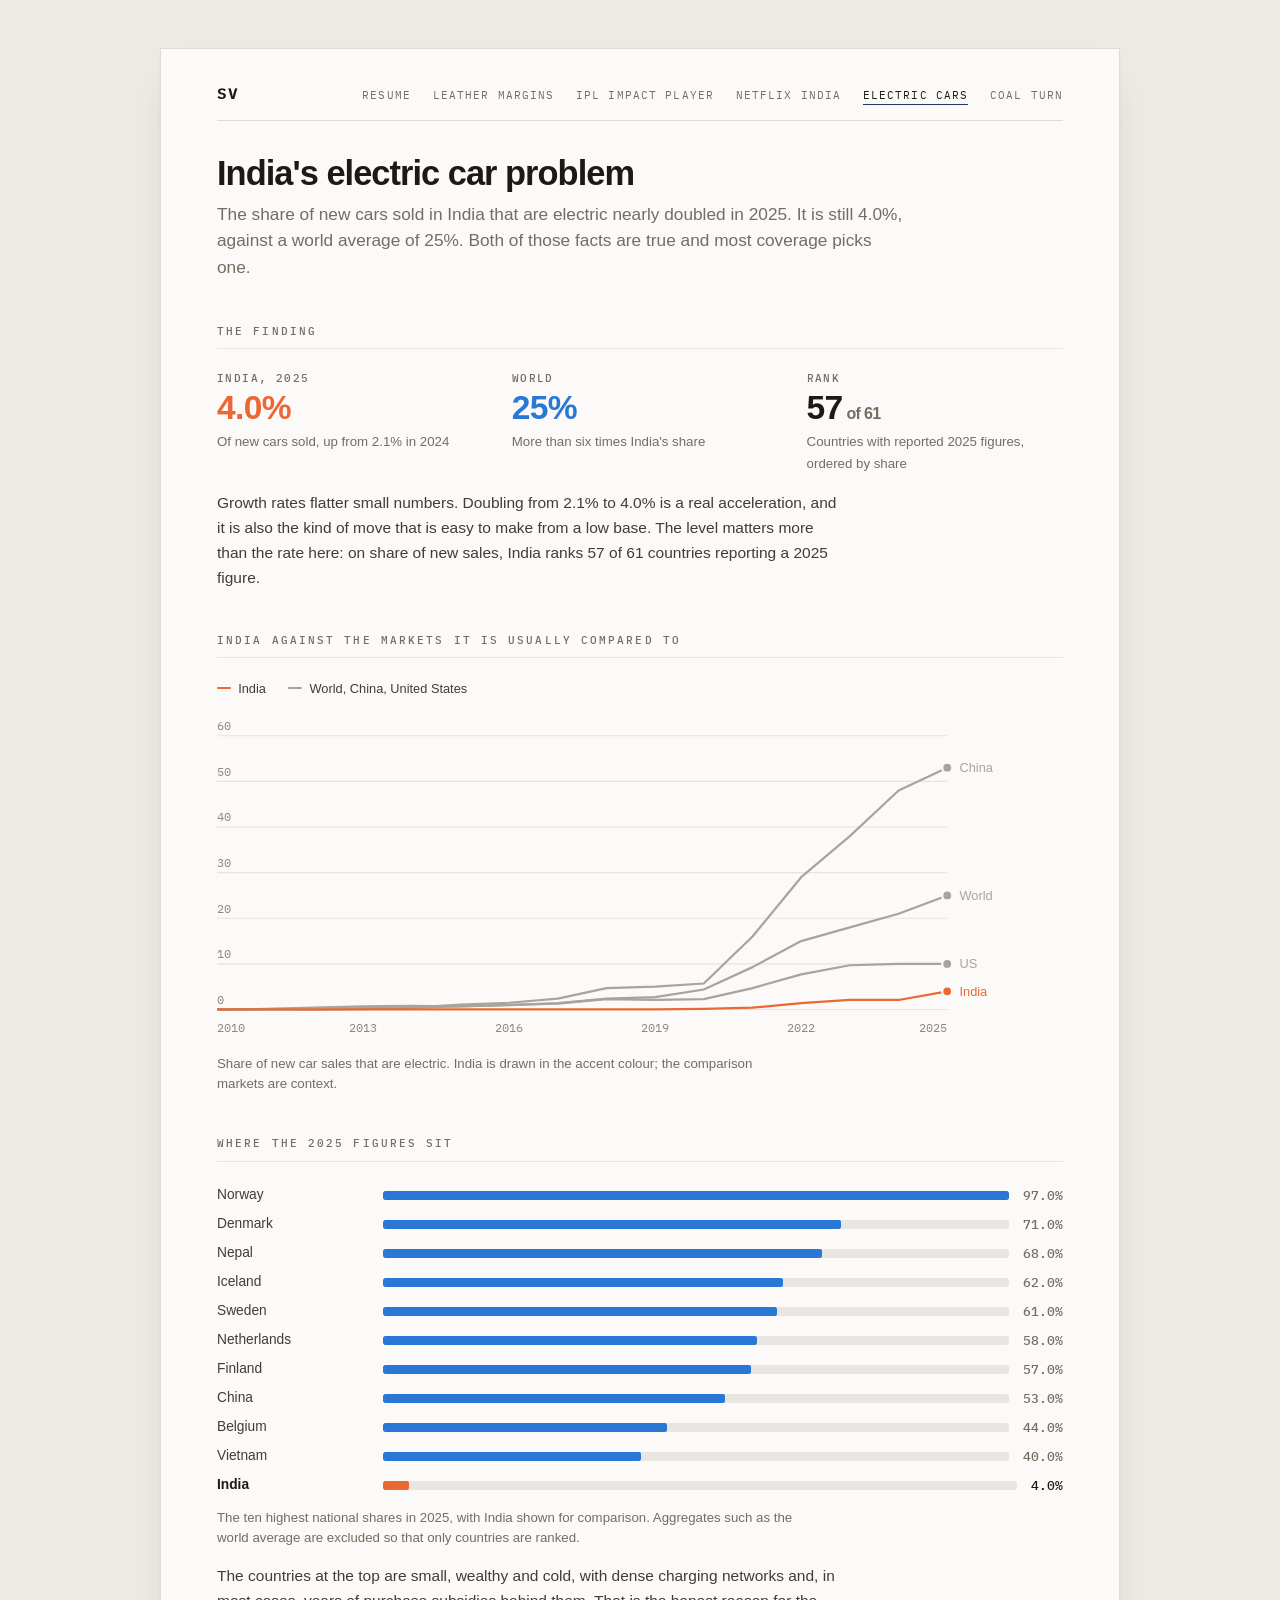
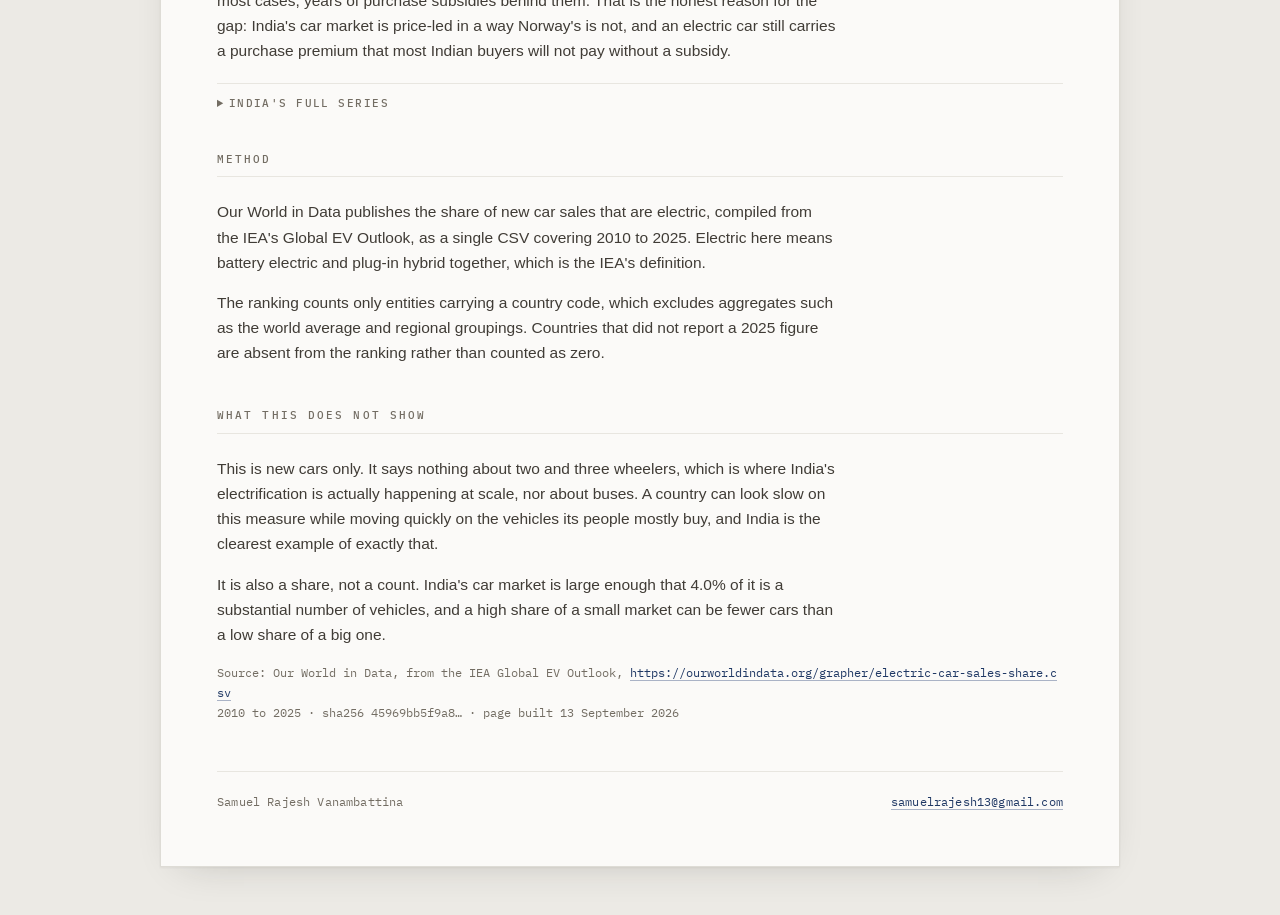
==== ev-india/index.html @ 1810193b "Add /ev-india and /grid-india, both on 2025 data Pivots both energy projects off the government port" ====
<!doctype html>
<html lang="en">
<head>
<meta charset="utf-8">
<meta name="viewport" content="width=device-width,initial-scale=1">
<title>India's electric car problem</title>
<meta name="description" content="India's share of new cars sold that are electric doubled in 2025, to 4 percent. The world average is 25 percent. What the gap actually looks like.">
<link rel="icon" href="data:image/svg+xml,<svg xmlns='http://www.w3.org/2000/svg' viewBox='0 0 100 100'><rect width='100' height='100' rx='20' fill='%231f3864'/><text x='50' y='73' font-size='58' font-family='Georgia,serif' fill='%23fff' text-anchor='middle'>S</text></svg>">
<link rel="stylesheet" href="../assets/site.css">
<style>
:root{--sheet-w:60rem}
figure{margin:0 0 .4rem}
figcaption{font:400 .83rem/1.5 var(--sans); color:var(--muted); margin:.7rem 0 0; max-width:44em}
.chartwrap{position:relative; overflow-x:auto}
svg{display:block; width:100%; height:auto; min-width:34rem; touch-action:pan-y}
.grid{stroke:var(--grid); stroke-width:1}
.ax{fill:var(--axis-ink); font:400 10.5px var(--mono); font-variant-numeric:tabular-nums}
.ln{fill:none; stroke-width:2; stroke-linejoin:round; stroke-linecap:round}
.dot{stroke:var(--sheet); stroke-width:2}
.dl{font:500 11.5px var(--sans)}
.cross{stroke:var(--axis-ink); stroke-width:1}
.kpis{display:grid; grid-template-columns:repeat(auto-fit,minmax(12rem,1fr));
  gap:1.6rem 2.4rem; margin:0 0 .5rem; padding:0; border:0}
.kpi dt{font:500 .68rem/1.4 var(--mono); text-transform:uppercase; letter-spacing:.13em;
  color:var(--muted); margin-bottom:.3rem}
.kpi dd{margin:0}
.kpi .fig{font:600 2.1rem/1 var(--sans); color:var(--ink);
  font-variant-numeric:tabular-nums; letter-spacing:-.02em}
.kpi .note{display:block; font-size:.83rem; color:var(--muted); margin-top:.3rem; max-width:22em}
.fig.up{color:var(--c-output)} .fig.flat{color:var(--c-input)}
.legend{display:flex; flex-wrap:wrap; gap:.4rem 1.4rem; margin:0 0 .8rem;
  font:400 .8rem var(--sans); color:var(--ink-soft); list-style:none; padding:0}
.legend li{display:flex; align-items:center; gap:.45rem}
.swatch{width:14px; height:2px; border-radius:1px; flex:none}
.tip{position:absolute; pointer-events:none; opacity:0; transform:translate(-50%,-50%);
  background:var(--sheet); border:1px solid var(--line); border-radius:3px;
  padding:.5rem .6rem; font:400 .78rem/1.45 var(--sans); white-space:nowrap;
  box-shadow:0 4px 16px -6px rgba(40,34,22,.28); z-index:2}
.tip b{font:600 .88rem var(--sans); color:var(--ink); font-variant-numeric:tabular-nums}
.tip .row{display:flex; align-items:center; gap:.4rem; margin-top:.25rem}
.tip .k{width:11px; height:2px; border-radius:1px; flex:none}
.tip .m{font:500 .7rem var(--mono); color:var(--muted); letter-spacing:.05em}
details{margin-top:1.2rem; border-top:1px solid var(--hair); padding-top:.9rem}
summary{font:500 .69rem/1 var(--mono); text-transform:uppercase; letter-spacing:.13em;
  color:var(--muted); cursor:pointer}
summary:hover{color:var(--accent)}
.tablewrap{overflow-x:auto; margin-top:1rem; max-height:22rem; overflow-y:auto}
table{border-collapse:collapse; font:400 .82rem var(--sans);
  font-variant-numeric:tabular-nums; width:100%}
th,td{text-align:right; padding:.32rem .8rem; border-bottom:1px solid var(--hair)}
th:first-child,td:first-child{text-align:left}
thead th{position:sticky; top:0; background:var(--sheet); font:500 .68rem var(--mono);
  text-transform:uppercase; letter-spacing:.09em; color:var(--muted)}
.prov{margin-top:1rem; font:400 .78rem/1.6 var(--mono); color:var(--muted); word-break:break-all}
@media (max-width:34rem){ .kpi .fig{font-size:1.8rem} }
.rule{stroke:var(--muted); stroke-width:1; opacity:.5}
.anno{fill:var(--muted); font:500 10px var(--mono); letter-spacing:.05em}
.bar{stroke:var(--sheet); stroke-width:1}
.fig.up{color:var(--c-output)} .fig.flat{color:var(--c-input)}
.fig.mid{color:var(--c-middle)}
.hbar{display:grid; grid-template-columns:9.5rem 1fr auto; gap:.45rem .9rem;
  align-items:center; font-size:.86rem; margin-bottom:.42rem}
.hbar .nm{color:var(--ink-soft); white-space:nowrap; overflow:hidden; text-overflow:ellipsis}
.hbar .track{display:block; height:9px; background:var(--hair); border-radius:2px; overflow:hidden}
.hbar .fill{display:block; height:100%; border-radius:2px; background:var(--c-input)}
.hbar.me .nm{font-weight:600; color:var(--ink)}
.hbar.me .fill{background:var(--c-output)}
.hbar .v{font:500 .8rem var(--mono); color:var(--muted); font-variant-numeric:tabular-nums}
.hbar.me .v{color:var(--ink)}
@media (max-width:34rem){ .hbar{grid-template-columns:7rem 1fr auto} }
</style></head>
<body>
<main class="sheet">

<!--NAV--><nav class="nav" aria-label="Site">
  <a class="nav-mark" href="../" aria-label="Home">SV</a>
  <ul class="nav-tabs">
    <li><a href="../">Resume</a></li>
    <li><a href="../retail-margins/">Leather margins</a></li>
    <li><a href="../ipl-impact/">IPL impact player</a></li>
    <li><a href="../ott-india/">Netflix India</a></li>
    <li><a href="../ev-india/" aria-current="page">Electric cars</a></li>
    <li><a href="../grid-india/">Coal turn</a></li>
  </ul>
</nav><!--/NAV-->

<h1>India's electric car problem</h1>
<p class="standfirst">The share of new cars sold in India that are electric nearly doubled in
2025. It is still 4.0%, against a world average of 25%. Both of those
facts are true and most coverage picks one.</p>

<h2>The finding</h2>
<dl class="kpis">
  <div class="kpi"><dt>India, 2025</dt><dd>
    <span class="fig up">4.0%</span>
    <span class="note">Of new cars sold, up from 2.1% in 2024</span></dd></div>
  <div class="kpi"><dt>World</dt><dd>
    <span class="fig flat">25%</span>
    <span class="note">More than six times India's share</span></dd></div>
  <div class="kpi"><dt>Rank</dt><dd>
    <span class="fig">57<span style="font-size:1rem;color:var(--muted)"> of 61</span></span>
    <span class="note">Countries with reported 2025 figures, ordered by share</span></dd></div>
</dl>

<p>Growth rates flatter small numbers. Doubling from 2.1% to 4.0% is a real
acceleration, and it is also the kind of move that is easy to make from a low base. The level
matters more than the rate here: on share of new sales, India ranks 57 of 61 countries
reporting a 2025 figure.</p>

<h2>India against the markets it is usually compared to</h2>
<figure>
  <ul class="legend">
    <li><span class="swatch" style="background:var(--c-output)"></span>India</li>
    <li><span class="swatch" style="background:var(--c-ctx)"></span>World, China, United States</li>
  </ul>
  <div class="chartwrap" id="w1">
    <svg viewBox="0 0 760 300" role="img" aria-label="Share of new cars that are electric, 2010 to 2025. China and the world average rise steeply from 2020. India's line stays close to the bottom of the chart throughout.">
    <line class="grid" x1="0" y1="270.0" x2="656" y2="270.0"/>
    <text class="ax" x="0" y="265.0" text-anchor="start">0</text>
    <line class="grid" x1="0" y1="229.0" x2="656" y2="229.0"/>
    <text class="ax" x="0" y="224.0" text-anchor="start">10</text>
    <line class="grid" x1="0" y1="188.0" x2="656" y2="188.0"/>
    <text class="ax" x="0" y="183.0" text-anchor="start">20</text>
    <line class="grid" x1="0" y1="147.0" x2="656" y2="147.0"/>
    <text class="ax" x="0" y="142.0" text-anchor="start">30</text>
    <line class="grid" x1="0" y1="106.0" x2="656" y2="106.0"/>
    <text class="ax" x="0" y="101.0" text-anchor="start">40</text>
    <line class="grid" x1="0" y1="65.0" x2="656" y2="65.0"/>
    <text class="ax" x="0" y="60.0" text-anchor="start">50</text>
    <line class="grid" x1="0" y1="24.0" x2="656" y2="24.0"/>
    <text class="ax" x="0" y="19.0" text-anchor="start">60</text>
    <text class="ax" x="0.0" y="290" text-anchor="start">2010</text>
    <text class="ax" x="131.2" y="290" text-anchor="middle">2013</text>
    <text class="ax" x="262.4" y="290" text-anchor="middle">2016</text>
    <text class="ax" x="393.6" y="290" text-anchor="middle">2019</text>
    <text class="ax" x="524.8" y="290" text-anchor="middle">2022</text>
    <text class="ax" x="656.0" y="290" text-anchor="end">2025</text>
    <path class="ln" stroke="var(--c-ctx)" d="M0.0,270.0 L43.7,269.7 L87.5,269.3 L131.2,268.8 L174.9,268.2 L218.7,267.2 L262.4,266.1 L306.1,264.3 L349.9,260.2 L393.6,258.9 L437.3,252.0 L481.1,231.9 L524.8,208.5 L568.5,196.2 L612.3,183.9 L656.0,167.5"/>
    <circle class="dot" cx="656.0" cy="167.5" r="4.5" fill="var(--c-ctx)"/>
    <text class="dl" x="667.0" y="171.5" fill="var(--c-ctx)">World</text>
    <path class="ln" stroke="var(--c-ctx)" d="M0.0,270.0 L43.7,269.9 L87.5,269.7 L131.2,269.6 L174.9,268.3 L218.7,265.5 L262.4,263.9 L306.1,260.2 L349.9,250.7 L393.6,249.5 L437.3,246.6 L481.1,204.4 L524.8,151.1 L568.5,114.2 L612.3,73.2 L656.0,52.7"/>
    <circle class="dot" cx="656.0" cy="52.7" r="4.5" fill="var(--c-ctx)"/>
    <text class="dl" x="667.0" y="56.7" fill="var(--c-ctx)">China</text>
    <path class="ln" stroke="var(--c-ctx)" d="M0.0,270.0 L43.7,269.4 L87.5,268.3 L131.2,267.1 L174.9,266.8 L218.7,267.1 L262.4,265.9 L306.1,264.7 L349.9,260.6 L393.6,261.4 L437.3,260.6 L481.1,250.7 L524.8,238.4 L568.5,230.2 L612.3,229.0 L656.0,229.0"/>
    <circle class="dot" cx="656.0" cy="229.0" r="4.5" fill="var(--c-ctx)"/>
    <text class="dl" x="667.0" y="233.0" fill="var(--c-ctx)">US</text>
    <path class="ln" stroke="var(--c-output)" d="M0.0,269.9 L43.7,269.8 L87.5,270.0 L131.2,269.9 L174.9,269.8 L218.7,269.9 L262.4,269.9 L306.1,269.9 L349.9,269.9 L393.6,269.9 L437.3,269.5 L481.1,268.3 L524.8,264.3 L568.5,261.4 L612.3,261.4 L656.0,253.6"/>
    <circle class="dot" cx="656.0" cy="253.6" r="4.5" fill="var(--c-output)"/>
    <text class="dl" x="667.0" y="257.6" fill="var(--c-output)">India</text>
    <line class="cross" x1="0" y1="24" x2="0" y2="270" style="opacity:0"/>
    </svg>
    <div class="tip" id="t1"></div>
  </div>
  <figcaption>Share of new car sales that are electric. India is drawn in the accent colour; the
  comparison markets are context.</figcaption>
</figure>

<h2>Where the 2025 figures sit</h2>
<figure>
  <div>
    <div class="hbar"><span class="nm">Norway</span><span class="track"><span class="fill" style="width:100.0%"></span></span><span class="v">97.0%</span></div>
    <div class="hbar"><span class="nm">Denmark</span><span class="track"><span class="fill" style="width:73.2%"></span></span><span class="v">71.0%</span></div>
    <div class="hbar"><span class="nm">Nepal</span><span class="track"><span class="fill" style="width:70.1%"></span></span><span class="v">68.0%</span></div>
    <div class="hbar"><span class="nm">Iceland</span><span class="track"><span class="fill" style="width:63.9%"></span></span><span class="v">62.0%</span></div>
    <div class="hbar"><span class="nm">Sweden</span><span class="track"><span class="fill" style="width:62.9%"></span></span><span class="v">61.0%</span></div>
    <div class="hbar"><span class="nm">Netherlands</span><span class="track"><span class="fill" style="width:59.8%"></span></span><span class="v">58.0%</span></div>
    <div class="hbar"><span class="nm">Finland</span><span class="track"><span class="fill" style="width:58.8%"></span></span><span class="v">57.0%</span></div>
    <div class="hbar"><span class="nm">China</span><span class="track"><span class="fill" style="width:54.6%"></span></span><span class="v">53.0%</span></div>
    <div class="hbar"><span class="nm">Belgium</span><span class="track"><span class="fill" style="width:45.4%"></span></span><span class="v">44.0%</span></div>
    <div class="hbar"><span class="nm">Vietnam</span><span class="track"><span class="fill" style="width:41.2%"></span></span><span class="v">40.0%</span></div>
    <div class="hbar me"><span class="nm">India</span><span class="track"><span class="fill" style="width:4.1%"></span></span><span class="v">4.0%</span></div>
  </div>
  <figcaption>The ten highest national shares in 2025, with India shown for comparison.
  Aggregates such as the world average are excluded so that only countries are ranked.</figcaption>
</figure>

<p>The countries at the top are small, wealthy and cold, with dense charging networks and, in
most cases, years of purchase subsidies behind them. That is the honest reason for the gap:
India's car market is price-led in a way Norway's is not, and an electric car still carries a
purchase premium that most Indian buyers will not pay without a subsidy.</p>

<details>
  <summary>India's full series</summary>
  <div class="tablewrap">
    <table>
      <thead><tr><th scope="col">Year</th><th scope="col">India</th>
        <th scope="col">World</th><th scope="col">China</th></tr></thead>
      <tbody id="tb"></tbody>
    </table>
  </div>
</details>

<h2>Method</h2>
<p>Our World in Data publishes the share of new car sales that are electric, compiled from the
IEA's Global EV Outlook, as a single CSV covering 2010 to 2025. Electric here means
battery electric and plug-in hybrid together, which is the IEA's definition.</p>
<p>The ranking counts only entities carrying a country code, which excludes aggregates such as
the world average and regional groupings. Countries that did not report a 2025 figure are
absent from the ranking rather than counted as zero.</p>

<h2>What this does not show</h2>
<p>This is new cars only. It says nothing about two and three wheelers, which is where India's
electrification is actually happening at scale, nor about buses. A country can look slow on this
measure while moving quickly on the vehicles its people mostly buy, and India is the clearest
example of exactly that.</p>
<p>It is also a share, not a count. India's car market is large enough that 4.0% of it
is a substantial number of vehicles, and a high share of a small market can be fewer cars than a
low share of a big one.</p>

<div class="prov">
  Source: Our World in Data, from the IEA Global EV Outlook,
  <a href="https://ourworldindata.org/grapher/electric-car-sales-share.csv">https://ourworldindata.org/grapher/electric-car-sales-share.csv</a><br>
  2010 to 2025 &middot; sha256 45969bb5f9a8&hellip; &middot; page built 13 September 2026
</div>

<footer class="colophon">
  <span>Samuel Rajesh Vanambattina</span>
  <span><a href="mailto:samuelrajesh13@gmail.com">samuelrajesh13@gmail.com</a></span>
</footer>

</main>

<script>
const ROWS = [["2010", "0.02", "0.01", "0.01"], ["2011", "0.06", "0.07", "0.03"], ["2012", "0.01", "0.17", "0.07"], ["2013", "0.02", "0.29", "0.10"], ["2014", "0.04", "0.44", "0.41"], ["2015", "0.02", "0.68", "1.10"], ["2016", "0.03", "0.95", "1.50"], ["2017", "0.03", "1.40", "2.40"], ["2018", "0.03", "2.40", "4.70"], ["2019", "0.02", "2.70", "5.00"], ["2020", "0.12", "4.40", "5.70"], ["2021", "0.41", "9.30", "16.00"], ["2022", "1.40", "15.00", "29.00"], ["2023", "2.10", "18.00", "38.00"], ["2024", "2.10", "21.00", "48.00"], ["2025", "4.00", "25.00", "53.00"]];
const PAD = {l:0, r:104, t:24, b:30}, W = 760;

const tb = document.getElementById('tb');
const frag = document.createDocumentFragment();
for (let i = ROWS.length - 1; i >= 0; i--) {
  const tr = document.createElement('tr');
  ROWS[i].forEach(v => { const td=document.createElement('td'); td.textContent=v; tr.appendChild(td); });
  frag.appendChild(tr);
}
tb.appendChild(frag);

(function wire() {
  const svg = document.querySelector('#w1 svg');
  const tip = document.getElementById('t1');
  const cross = svg.querySelector('.cross');
  const iw = W - PAD.l - PAD.r;
  const COLS = [{i:1, label:'India', v:'--c-output'},
                {i:2, label:'World', v:'--c-ctx'},
                {i:3, label:'China', v:'--c-ctx'}];

  function at(ev) {
    const r = svg.getBoundingClientRect();
    const px = ((ev.clientX - r.left) / r.width) * W;
    let i = Math.round(((px - PAD.l) / iw) * (ROWS.length - 1));
    i = Math.max(0, Math.min(ROWS.length - 1, i));
    const x = PAD.l + iw * i / (ROWS.length - 1);
    cross.setAttribute('x1', x); cross.setAttribute('x2', x);
    cross.style.opacity = '.45';

    tip.textContent = '';
    const m = document.createElement('div');
    m.className = 'm'; m.textContent = ROWS[i][0];
    tip.appendChild(m);
    COLS.forEach(c => {
      const row = document.createElement('div'); row.className = 'row';
      const k = document.createElement('span');
      k.className='k'; k.style.background = `var(${c.v})`;
      const b = document.createElement('b'); b.textContent = ROWS[i][c.i] + '%';
      row.append(k, b, document.createTextNode(' ' + c.label));
      tip.appendChild(row);
    });
    const left = (x / W) * r.width;
    tip.style.left = Math.max(84, Math.min(r.width - 84, left)) + 'px';
    tip.style.top = '58px';
    tip.style.opacity = '1';
  }
  svg.addEventListener('pointermove', at);
  svg.addEventListener('pointerdown', at);
  svg.addEventListener('pointerleave', () => { tip.style.opacity='0'; cross.style.opacity='0'; });
})();
</script>
</body>
</html>
---- assets/site.css ----
/* ===== fonts (self-hosted, latin subset, OFL) ===================== */
@font-face{font-family:'IBM Plex Sans';font-style:normal;font-weight:100 700;font-stretch:100%;font-display:swap;
  src:url(../fonts/ibm-plex-sans-var.woff2) format('woff2')}
@font-face{font-family:'IBM Plex Mono';font-style:normal;font-weight:400;font-display:swap;
  src:url(../fonts/ibm-plex-mono-400-normal.woff2) format('woff2')}
@font-face{font-family:'IBM Plex Mono';font-style:normal;font-weight:500;font-display:swap;
  src:url(../fonts/ibm-plex-mono-500-normal.woff2) format('woff2')}

/* ===== tokens =====================================================
   One committed palette: warm paper, not a light/dark pair. The page
   paints its own ground so it holds on any host background.          */
:root{
  --plane:#eceae5;
  --sheet:#fbfaf8;      /* also the chart surface; palette validated on it */
  --ink:#1c1a17;
  --ink-soft:#403c36;
  --muted:#736d63;
  --line:#dedcd6;
  --hair:#e8e6e0;
  --accent:#1f3864;
  --accent-line:#aab3c6;
  --shadow:0 1px 2px rgba(30,28,24,.05), 0 14px 40px -22px rgba(30,28,24,.24);

  /* chart ink -- validated against --sheet #faf8f3 (all six checks pass) */
  --c-input:#2a78d6;
  --c-output:#eb6834;
  --c-ctx:#a8a49c;      /* context series in an emphasis chart */
  --grid:#e6e4de;
  --axis-ink:#8b8880;

  --sans:"IBM Plex Sans",-apple-system,"Segoe UI",Helvetica,Arial,sans-serif;
  --mono:"IBM Plex Mono",ui-monospace,SFMono-Regular,Menlo,Consolas,monospace;

  --gutter:8.25rem;
  --col-gap:1.85rem;
}

/* ===== base ======================================================= */
*{box-sizing:border-box}
html{-webkit-text-size-adjust:100%}
body{
  margin:0; background:var(--plane); color:var(--ink-soft);
  font:400 15.5px/1.62 var(--sans);
  font-feature-settings:"kern","liga";
  -webkit-font-smoothing:antialiased;
  padding:clamp(0rem,4vw,3rem) clamp(1rem,4vw,2rem);
}
.sheet{
  max-width:var(--sheet-w,53rem); margin:0 auto;
  background:var(--sheet); border:1px solid var(--line); box-shadow:var(--shadow);
  padding:clamp(1.25rem,3vw,2rem) clamp(1.25rem,5vw,3.5rem) clamp(2.5rem,5vw,3.5rem);
}
a{color:var(--accent); text-decoration:none; border-bottom:1px solid var(--accent-line)}
a:hover{border-bottom-color:currentColor}
a:focus-visible{outline:2px solid var(--accent); outline-offset:3px; border-radius:2px}
strong{font-weight:600; color:var(--ink)}
p{max-width:40em}

/* ===== site nav =================================================== */
.nav{
  display:flex; flex-wrap:wrap; align-items:baseline; gap:.6rem 1.6rem;
  justify-content:space-between;
  padding-bottom:.85rem; margin-bottom:2.1rem;
  border-bottom:1px solid var(--line);
}
.nav-mark{
  font:600 .95rem/1 var(--mono); letter-spacing:.1em; color:var(--ink);
  border:0; flex:none;
}
.nav-mark:hover{color:var(--accent); border:0}
.nav-tabs{display:flex; flex-wrap:wrap; gap:.35rem 1.35rem; list-style:none; margin:0; padding:0}
.nav-tabs a{
  font:400 .7rem/1.5 var(--mono); letter-spacing:.1em; text-transform:uppercase;
  color:var(--muted); border:0; padding-bottom:.15rem;
  border-bottom:1.5px solid transparent;
}
.nav-tabs a:hover{color:var(--ink)}
.nav-tabs a[aria-current=page]{color:var(--ink); border-bottom-color:var(--accent)}

/* ===== headings =================================================== */
h1{
  font:600 clamp(1.6rem,4.6vw,2.15rem)/1.14 var(--sans); color:var(--ink);
  letter-spacing:-.028em; margin:0 0 .45rem; text-wrap:balance;
}
.tagline,.standfirst{
  font:400 clamp(.98rem,2.2vw,1.08rem)/1.55 var(--sans);
  color:var(--muted); margin:0 0 1.5rem; max-width:40em;
}
h2{
  font:500 .69rem/1 var(--mono); text-transform:uppercase; letter-spacing:.19em;
  color:var(--muted); margin:2.8rem 0 1.4rem;
  padding-bottom:.7rem; border-bottom:1px solid var(--hair);
}
.sect > h2{margin-top:0}   /* .sect supplies the gap; don't stack both */
.masthead{border-bottom:1px solid var(--line); padding-bottom:1.6rem; margin-bottom:2.4rem}
.contact{
  display:flex; flex-wrap:wrap; gap:.5rem 1.6rem;
  font:400 .755rem/1.5 var(--mono); letter-spacing:.015em; color:var(--muted);
}

/* ===== entries (shared spine: metadata left, content right) ======= */
.sect{margin-top:2.7rem}
.sect:first-of-type{margin-top:0}
.lede{margin:0 0 0 calc(var(--gutter) + var(--col-gap)); font-size:1.01rem; max-width:44em}
.entry{
  display:grid; grid-template-columns:var(--gutter) 1fr; gap:0 var(--col-gap);
  margin-bottom:1.85rem; break-inside:avoid;
}
.sect .entry:last-child{margin-bottom:0}
.when{
  font:400 .735rem/1.5 var(--mono); font-variant-numeric:tabular-nums;
  letter-spacing:.01em; color:var(--muted); padding-top:.33rem; white-space:nowrap;
}
.title{font:600 1.015rem/1.4 var(--sans); color:var(--ink); margin:0}
.title a{color:var(--ink); border-bottom:1px solid var(--accent-line)}
.title a:hover{color:var(--accent); border-bottom-color:currentColor}
.org{font:400 .875rem/1.5 var(--sans); color:var(--muted); margin:.05rem 0 .6rem}
.entry ul{margin:0; padding:0; list-style:none}
.entry li{position:relative; padding-left:1.05rem; margin-bottom:.42rem; max-width:44em}
.entry li:last-child{margin-bottom:0}
.entry li::before{content:"–"; position:absolute; left:0; top:0;
  color:var(--accent-line); font-family:var(--mono)}

/* ===== skills ===================================================== */
.skills{margin:0; display:grid; gap:.9rem}
.skill{display:grid; grid-template-columns:var(--gutter) 1fr; gap:0 var(--col-gap)}
.skill dt{font:500 .69rem/1.6 var(--mono); text-transform:uppercase;
  letter-spacing:.13em; color:var(--muted); padding-top:.16rem}
.skill dd{margin:0; font-size:.95rem; max-width:44em}

/* ===== footer ===================================================== */
.colophon{
  margin-top:3rem; padding-top:1.3rem; border-top:1px solid var(--hair);
  display:flex; flex-wrap:wrap; gap:.5rem 1.5rem; justify-content:space-between;
  font:400 .725rem/1.5 var(--mono); letter-spacing:.015em; color:var(--muted);
}

/* ===== narrow ===================================================== */
@media screen and (max-width:46rem){
  :root{--gutter:1fr}
  .entry,.skill{grid-template-columns:1fr; gap:.15rem}
  .lede{margin-left:0}
  .when{padding-top:0; margin-bottom:.18rem}
  .skill dt{padding-top:.5rem}
}

/* ===== print / PDF ================================================ */
@media print{
  :root{
    --plane:#fff; --sheet:#fff; --ink:#111316; --ink-soft:#33373d;
    --muted:#5c626a; --line:#c9c9c4; --hair:#dedeD9;
    --accent:#1f3864; --accent-line:#9aa7bd; --shadow:none;
    --gutter:8rem; --col-gap:1.2rem;   /* must clear 'May 2013 \2014 Jun 2015' */
  }
  body{font-size:8.9pt; line-height:1.29; padding:0; background:#fff}
  .sheet{max-width:none; border:0; box-shadow:none; padding:0}
  .no-print,.nav{display:none}
  .masthead{padding-bottom:.7rem; margin-bottom:.95rem}
  h1{font-size:16pt; margin-bottom:.12rem}
  .tagline{font-size:10pt; margin-bottom:.55rem}
  .sect{margin-top:.8rem; break-inside:auto}
  h2{margin:1rem 0 .55rem; padding-bottom:.3rem; break-after:avoid}
  .sect > h2{margin-top:0}
  .entry{margin-bottom:.52rem}
  .org{margin:.02rem 0 .28rem}
  .entry li{margin-bottom:.09rem}
  .skills{gap:.34rem}
  /* the footer only repeats the header's email on paper */
  .colophon{display:none}
  a{color:var(--ink); border-bottom:0}
  /* links are dead on paper -- spell each project's URL out */
  .title a[href="retail-margins/"]::after{content:" samuel13-cell.github.io/retail-margins"}
  .title a[href="ipl-impact/"]::after{content:" samuel13-cell.github.io/ipl-impact"}
  .title a[href="ott-india/"]::after{content:" samuel13-cell.github.io/ott-india"}
  .title a[href="ev-india/"]::after{content:" samuel13-cell.github.io/ev-india"}
  .title a[href="grid-india/"]::after{content:" samuel13-cell.github.io/grid-india"}
  .title a::after{font:400 8.4pt var(--mono); color:var(--muted)}
}
@media (prefers-reduced-motion:reduce){ *{animation:none!important; transition:none!important} }
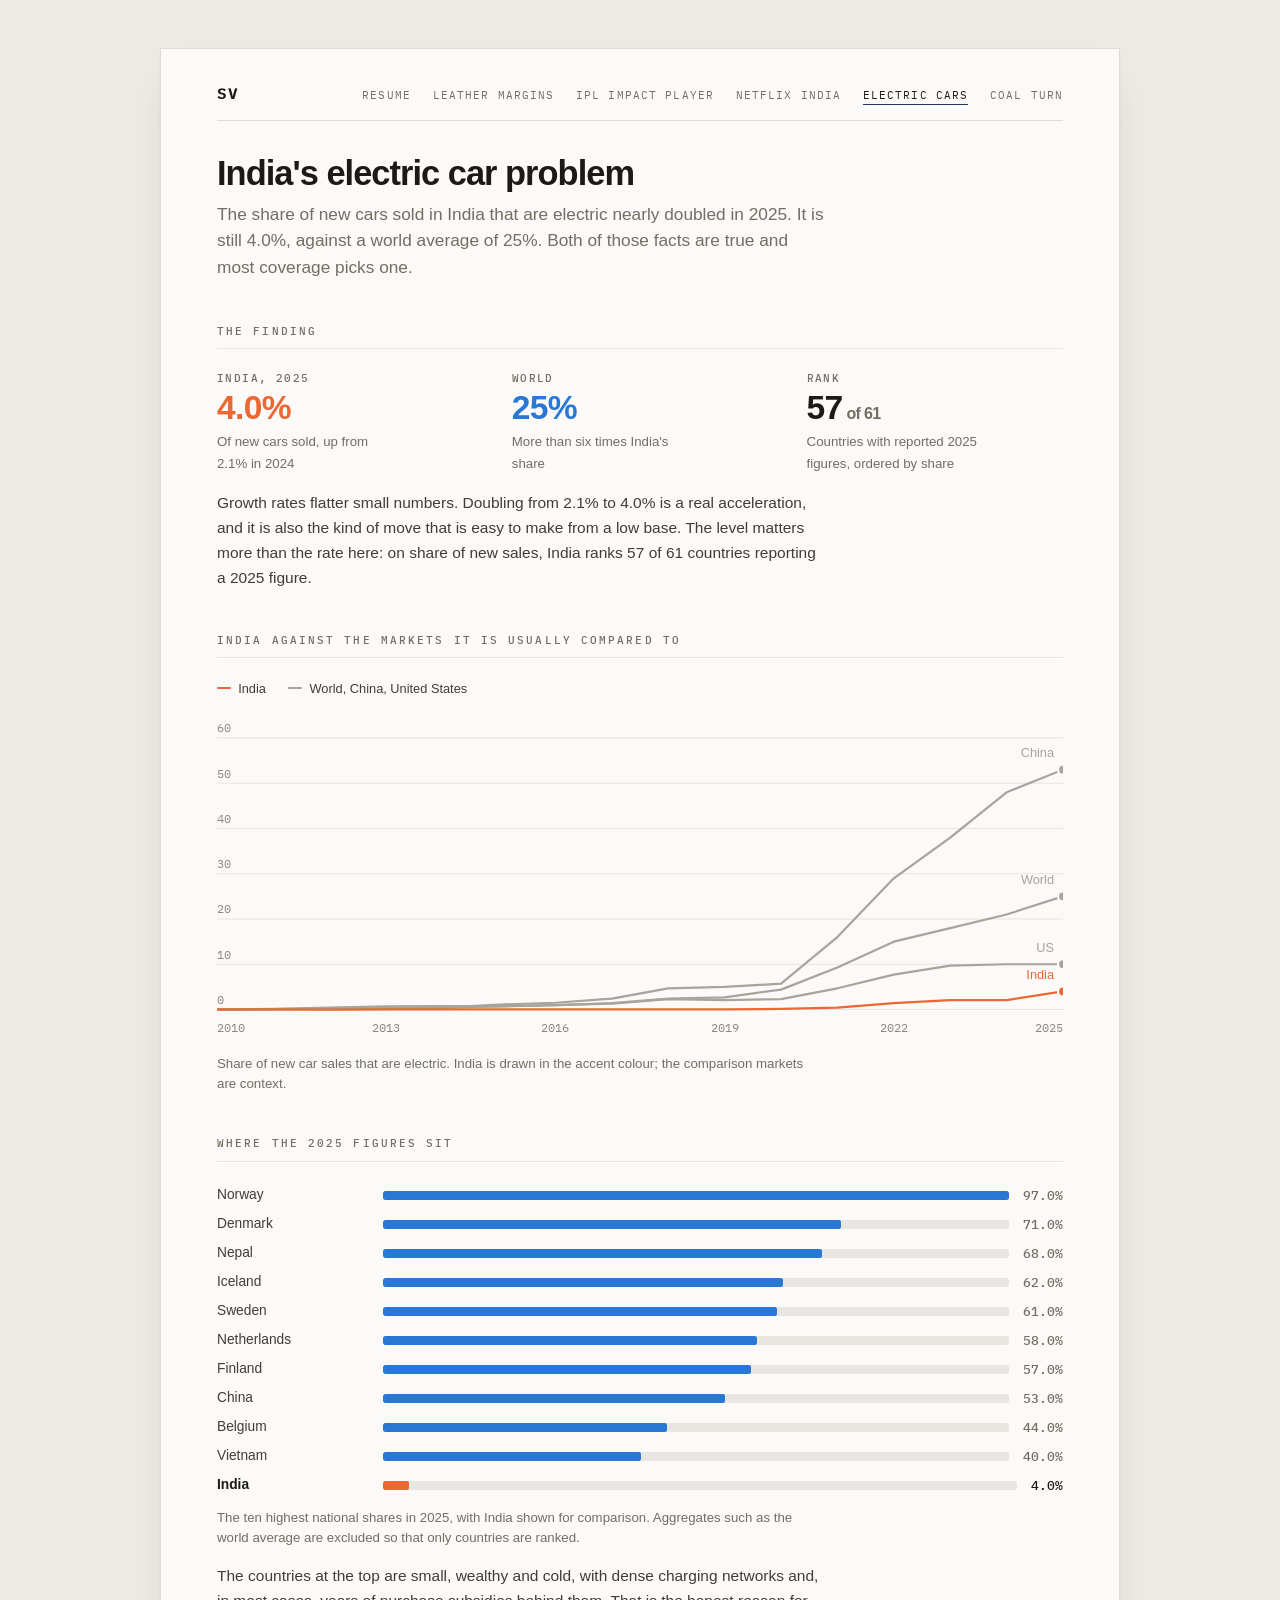
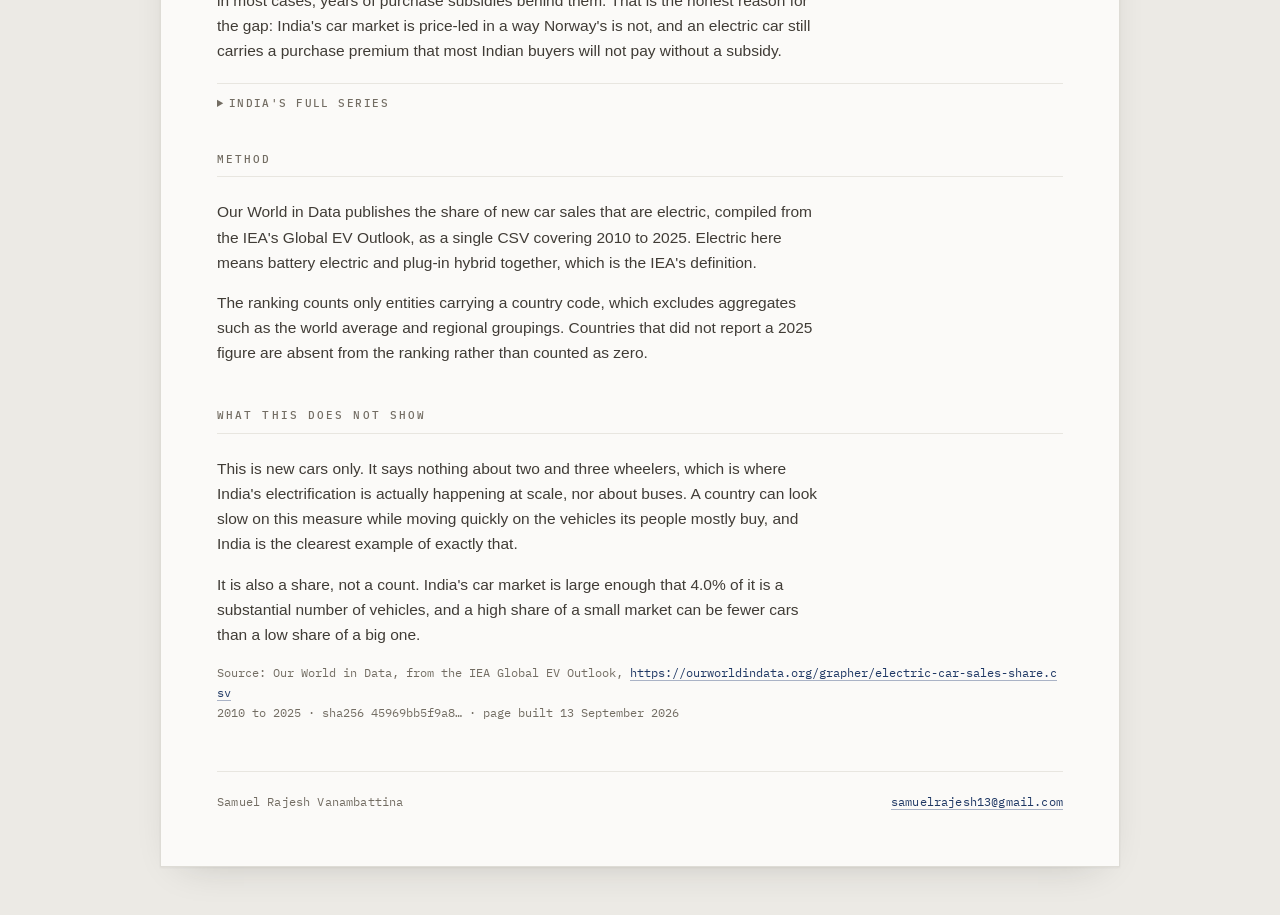
==== commit 993bf5be: "Give every element on a page the same two edges Measured rather than eyeballed, the grid page had fi" ====
--- a/ev-india/index.html
+++ b/ev-india/index.html
@@ -10,9 +10,9 @@
 <style>
 :root{--sheet-w:60rem}
 figure{margin:0 0 .4rem}
-figcaption{font:400 .83rem/1.5 var(--sans); color:var(--muted); margin:.7rem 0 0; max-width:44em}
+figcaption{font:400 .83rem/1.5 var(--sans); color:var(--muted); margin:.7rem 0 0; max-width:var(--measure)}
 .chartwrap{position:relative; overflow-x:auto}
-svg{display:block; width:100%; height:auto; min-width:34rem; touch-action:pan-y}
+svg{display:block; width:100%; height:auto; min-width:34rem; touch-action:pan-y; overflow:visible}
 .grid{stroke:var(--grid); stroke-width:1}
 .ax{fill:var(--axis-ink); font:400 10.5px var(--mono); font-variant-numeric:tabular-nums}
 .ln{fill:none; stroke-width:2; stroke-linejoin:round; stroke-linecap:round}
@@ -26,7 +26,7 @@
 .kpi dd{margin:0}
 .kpi .fig{font:600 2.1rem/1 var(--sans); color:var(--ink);
   font-variant-numeric:tabular-nums; letter-spacing:-.02em}
-.kpi .note{display:block; font-size:.83rem; color:var(--muted); margin-top:.3rem; max-width:22em}
+.kpi .note{display:block; font-size:.83rem; color:var(--muted); margin-top:.3rem; max-width:24ch}
 .fig.up{color:var(--c-output)} .fig.flat{color:var(--c-input)}
 .legend{display:flex; flex-wrap:wrap; gap:.4rem 1.4rem; margin:0 0 .8rem;
   font:400 .8rem var(--sans); color:var(--ink-soft); list-style:none; padding:0}
@@ -115,39 +115,39 @@
   </ul>
   <div class="chartwrap" id="w1">
     <svg viewBox="0 0 760 300" role="img" aria-label="Share of new cars that are electric, 2010 to 2025. China and the world average rise steeply from 2020. India's line stays close to the bottom of the chart throughout.">
-    <line class="grid" x1="0" y1="270.0" x2="656" y2="270.0"/>
+    <line class="grid" x1="0" y1="270.0" x2="760" y2="270.0"/>
     <text class="ax" x="0" y="265.0" text-anchor="start">0</text>
-    <line class="grid" x1="0" y1="229.0" x2="656" y2="229.0"/>
-    <text class="ax" x="0" y="224.0" text-anchor="start">10</text>
-    <line class="grid" x1="0" y1="188.0" x2="656" y2="188.0"/>
-    <text class="ax" x="0" y="183.0" text-anchor="start">20</text>
-    <line class="grid" x1="0" y1="147.0" x2="656" y2="147.0"/>
-    <text class="ax" x="0" y="142.0" text-anchor="start">30</text>
-    <line class="grid" x1="0" y1="106.0" x2="656" y2="106.0"/>
-    <text class="ax" x="0" y="101.0" text-anchor="start">40</text>
-    <line class="grid" x1="0" y1="65.0" x2="656" y2="65.0"/>
-    <text class="ax" x="0" y="60.0" text-anchor="start">50</text>
-    <line class="grid" x1="0" y1="24.0" x2="656" y2="24.0"/>
-    <text class="ax" x="0" y="19.0" text-anchor="start">60</text>
+    <line class="grid" x1="0" y1="229.3" x2="760" y2="229.3"/>
+    <text class="ax" x="0" y="224.3" text-anchor="start">10</text>
+    <line class="grid" x1="0" y1="188.7" x2="760" y2="188.7"/>
+    <text class="ax" x="0" y="183.7" text-anchor="start">20</text>
+    <line class="grid" x1="0" y1="148.0" x2="760" y2="148.0"/>
+    <text class="ax" x="0" y="143.0" text-anchor="start">30</text>
+    <line class="grid" x1="0" y1="107.3" x2="760" y2="107.3"/>
+    <text class="ax" x="0" y="102.3" text-anchor="start">40</text>
+    <line class="grid" x1="0" y1="66.7" x2="760" y2="66.7"/>
+    <text class="ax" x="0" y="61.7" text-anchor="start">50</text>
+    <line class="grid" x1="0" y1="26.0" x2="760" y2="26.0"/>
+    <text class="ax" x="0" y="21.0" text-anchor="start">60</text>
     <text class="ax" x="0.0" y="290" text-anchor="start">2010</text>
-    <text class="ax" x="131.2" y="290" text-anchor="middle">2013</text>
-    <text class="ax" x="262.4" y="290" text-anchor="middle">2016</text>
-    <text class="ax" x="393.6" y="290" text-anchor="middle">2019</text>
-    <text class="ax" x="524.8" y="290" text-anchor="middle">2022</text>
-    <text class="ax" x="656.0" y="290" text-anchor="end">2025</text>
-    <path class="ln" stroke="var(--c-ctx)" d="M0.0,270.0 L43.7,269.7 L87.5,269.3 L131.2,268.8 L174.9,268.2 L218.7,267.2 L262.4,266.1 L306.1,264.3 L349.9,260.2 L393.6,258.9 L437.3,252.0 L481.1,231.9 L524.8,208.5 L568.5,196.2 L612.3,183.9 L656.0,167.5"/>
-    <circle class="dot" cx="656.0" cy="167.5" r="4.5" fill="var(--c-ctx)"/>
-    <text class="dl" x="667.0" y="171.5" fill="var(--c-ctx)">World</text>
-    <path class="ln" stroke="var(--c-ctx)" d="M0.0,270.0 L43.7,269.9 L87.5,269.7 L131.2,269.6 L174.9,268.3 L218.7,265.5 L262.4,263.9 L306.1,260.2 L349.9,250.7 L393.6,249.5 L437.3,246.6 L481.1,204.4 L524.8,151.1 L568.5,114.2 L612.3,73.2 L656.0,52.7"/>
-    <circle class="dot" cx="656.0" cy="52.7" r="4.5" fill="var(--c-ctx)"/>
-    <text class="dl" x="667.0" y="56.7" fill="var(--c-ctx)">China</text>
-    <path class="ln" stroke="var(--c-ctx)" d="M0.0,270.0 L43.7,269.4 L87.5,268.3 L131.2,267.1 L174.9,266.8 L218.7,267.1 L262.4,265.9 L306.1,264.7 L349.9,260.6 L393.6,261.4 L437.3,260.6 L481.1,250.7 L524.8,238.4 L568.5,230.2 L612.3,229.0 L656.0,229.0"/>
-    <circle class="dot" cx="656.0" cy="229.0" r="4.5" fill="var(--c-ctx)"/>
-    <text class="dl" x="667.0" y="233.0" fill="var(--c-ctx)">US</text>
-    <path class="ln" stroke="var(--c-output)" d="M0.0,269.9 L43.7,269.8 L87.5,270.0 L131.2,269.9 L174.9,269.8 L218.7,269.9 L262.4,269.9 L306.1,269.9 L349.9,269.9 L393.6,269.9 L437.3,269.5 L481.1,268.3 L524.8,264.3 L568.5,261.4 L612.3,261.4 L656.0,253.6"/>
-    <circle class="dot" cx="656.0" cy="253.6" r="4.5" fill="var(--c-output)"/>
-    <text class="dl" x="667.0" y="257.6" fill="var(--c-output)">India</text>
-    <line class="cross" x1="0" y1="24" x2="0" y2="270" style="opacity:0"/>
+    <text class="ax" x="152.0" y="290" text-anchor="middle">2013</text>
+    <text class="ax" x="304.0" y="290" text-anchor="middle">2016</text>
+    <text class="ax" x="456.0" y="290" text-anchor="middle">2019</text>
+    <text class="ax" x="608.0" y="290" text-anchor="middle">2022</text>
+    <text class="ax" x="760.0" y="290" text-anchor="end">2025</text>
+    <path class="ln" stroke="var(--c-ctx)" d="M0.0,270.0 L50.7,269.7 L101.3,269.3 L152.0,268.8 L202.7,268.2 L253.3,267.2 L304.0,266.1 L354.7,264.3 L405.3,260.2 L456.0,259.0 L506.7,252.1 L557.3,232.2 L608.0,209.0 L658.7,196.8 L709.3,184.6 L760.0,168.3"/>
+    <circle class="dot" cx="760.0" cy="168.3" r="4.5" fill="var(--c-ctx)"/>
+    <text class="dl" x="752.0" y="157.3" text-anchor="end" fill="var(--c-ctx)">World</text>
+    <path class="ln" stroke="var(--c-ctx)" d="M0.0,270.0 L50.7,269.9 L101.3,269.7 L152.0,269.6 L202.7,268.3 L253.3,265.5 L304.0,263.9 L354.7,260.2 L405.3,250.9 L456.0,249.7 L506.7,246.8 L557.3,204.9 L608.0,152.1 L658.7,115.5 L709.3,74.8 L760.0,54.5"/>
+    <circle class="dot" cx="760.0" cy="54.5" r="4.5" fill="var(--c-ctx)"/>
+    <text class="dl" x="752.0" y="43.5" text-anchor="end" fill="var(--c-ctx)">China</text>
+    <path class="ln" stroke="var(--c-ctx)" d="M0.0,270.0 L50.7,269.4 L101.3,268.3 L152.0,267.1 L202.7,266.9 L253.3,267.2 L304.0,266.0 L354.7,264.7 L405.3,260.6 L456.0,261.5 L506.7,260.6 L557.3,250.9 L608.0,238.7 L658.7,230.6 L709.3,229.3 L760.0,229.3"/>
+    <circle class="dot" cx="760.0" cy="229.3" r="4.5" fill="var(--c-ctx)"/>
+    <text class="dl" x="752.0" y="218.3" text-anchor="end" fill="var(--c-ctx)">US</text>
+    <path class="ln" stroke="var(--c-output)" d="M0.0,269.9 L50.7,269.8 L101.3,270.0 L152.0,269.9 L202.7,269.8 L253.3,269.9 L304.0,269.9 L354.7,269.9 L405.3,269.9 L456.0,269.9 L506.7,269.5 L557.3,268.3 L608.0,264.3 L658.7,261.5 L709.3,261.5 L760.0,253.7"/>
+    <circle class="dot" cx="760.0" cy="253.7" r="4.5" fill="var(--c-output)"/>
+    <text class="dl" x="752.0" y="242.7" text-anchor="end" fill="var(--c-output)">India</text>
+    <line class="cross" x1="0" y1="26" x2="0" y2="270" style="opacity:0"/>
     </svg>
     <div class="tip" id="t1"></div>
   </div>
@@ -222,7 +222,7 @@
 
 <script>
 const ROWS = [["2010", "0.02", "0.01", "0.01"], ["2011", "0.06", "0.07", "0.03"], ["2012", "0.01", "0.17", "0.07"], ["2013", "0.02", "0.29", "0.10"], ["2014", "0.04", "0.44", "0.41"], ["2015", "0.02", "0.68", "1.10"], ["2016", "0.03", "0.95", "1.50"], ["2017", "0.03", "1.40", "2.40"], ["2018", "0.03", "2.40", "4.70"], ["2019", "0.02", "2.70", "5.00"], ["2020", "0.12", "4.40", "5.70"], ["2021", "0.41", "9.30", "16.00"], ["2022", "1.40", "15.00", "29.00"], ["2023", "2.10", "18.00", "38.00"], ["2024", "2.10", "21.00", "48.00"], ["2025", "4.00", "25.00", "53.00"]];
-const PAD = {l:0, r:104, t:24, b:30}, W = 760;
+const PAD = {l:0, r:0, t:26, b:30}, W = 760;
 
 const tb = document.getElementById('tb');
 const frag = document.createDocumentFragment();
--- a/assets/site.css
+++ b/assets/site.css
@@ -31,6 +31,7 @@
   --sans:"IBM Plex Sans",-apple-system,"Segoe UI",Helvetica,Arial,sans-serif;
   --mono:"IBM Plex Mono",ui-monospace,SFMono-Regular,Menlo,Consolas,monospace;
 
+  --measure:38rem;   /* one reading width for every prose block */
   --gutter:8.25rem;
   --col-gap:1.85rem;
 }
@@ -54,7 +55,7 @@
 a:hover{border-bottom-color:currentColor}
 a:focus-visible{outline:2px solid var(--accent); outline-offset:3px; border-radius:2px}
 strong{font-weight:600; color:var(--ink)}
-p{max-width:40em}
+p{max-width:var(--measure)}
 
 /* ===== site nav =================================================== */
 .nav{
@@ -84,7 +85,7 @@
 }
 .tagline,.standfirst{
   font:400 clamp(.98rem,2.2vw,1.08rem)/1.55 var(--sans);
-  color:var(--muted); margin:0 0 1.5rem; max-width:40em;
+  color:var(--muted); margin:0 0 1.5rem; max-width:var(--measure);
 }
 h2{
   font:500 .69rem/1 var(--mono); text-transform:uppercase; letter-spacing:.19em;
@@ -101,7 +102,7 @@
 /* ===== entries (shared spine: metadata left, content right) ======= */
 .sect{margin-top:2.7rem}
 .sect:first-of-type{margin-top:0}
-.lede{margin:0 0 0 calc(var(--gutter) + var(--col-gap)); font-size:1.01rem; max-width:44em}
+.lede{margin:0 0 0 calc(var(--gutter) + var(--col-gap)); font-size:1.01rem; max-width:var(--measure)}
 .entry{
   display:grid; grid-template-columns:var(--gutter) 1fr; gap:0 var(--col-gap);
   margin-bottom:1.85rem; break-inside:avoid;
@@ -116,7 +117,7 @@
 .title a:hover{color:var(--accent); border-bottom-color:currentColor}
 .org{font:400 .875rem/1.5 var(--sans); color:var(--muted); margin:.05rem 0 .6rem}
 .entry ul{margin:0; padding:0; list-style:none}
-.entry li{position:relative; padding-left:1.05rem; margin-bottom:.42rem; max-width:44em}
+.entry li{position:relative; padding-left:1.05rem; margin-bottom:.42rem; max-width:var(--measure)}
 .entry li:last-child{margin-bottom:0}
 .entry li::before{content:"–"; position:absolute; left:0; top:0;
   color:var(--accent-line); font-family:var(--mono)}
@@ -126,7 +127,7 @@
 .skill{display:grid; grid-template-columns:var(--gutter) 1fr; gap:0 var(--col-gap)}
 .skill dt{font:500 .69rem/1.6 var(--mono); text-transform:uppercase;
   letter-spacing:.13em; color:var(--muted); padding-top:.16rem}
-.skill dd{margin:0; font-size:.95rem; max-width:44em}
+.skill dd{margin:0; font-size:.95rem; max-width:var(--measure)}
 
 /* ===== footer ===================================================== */
 .colophon{
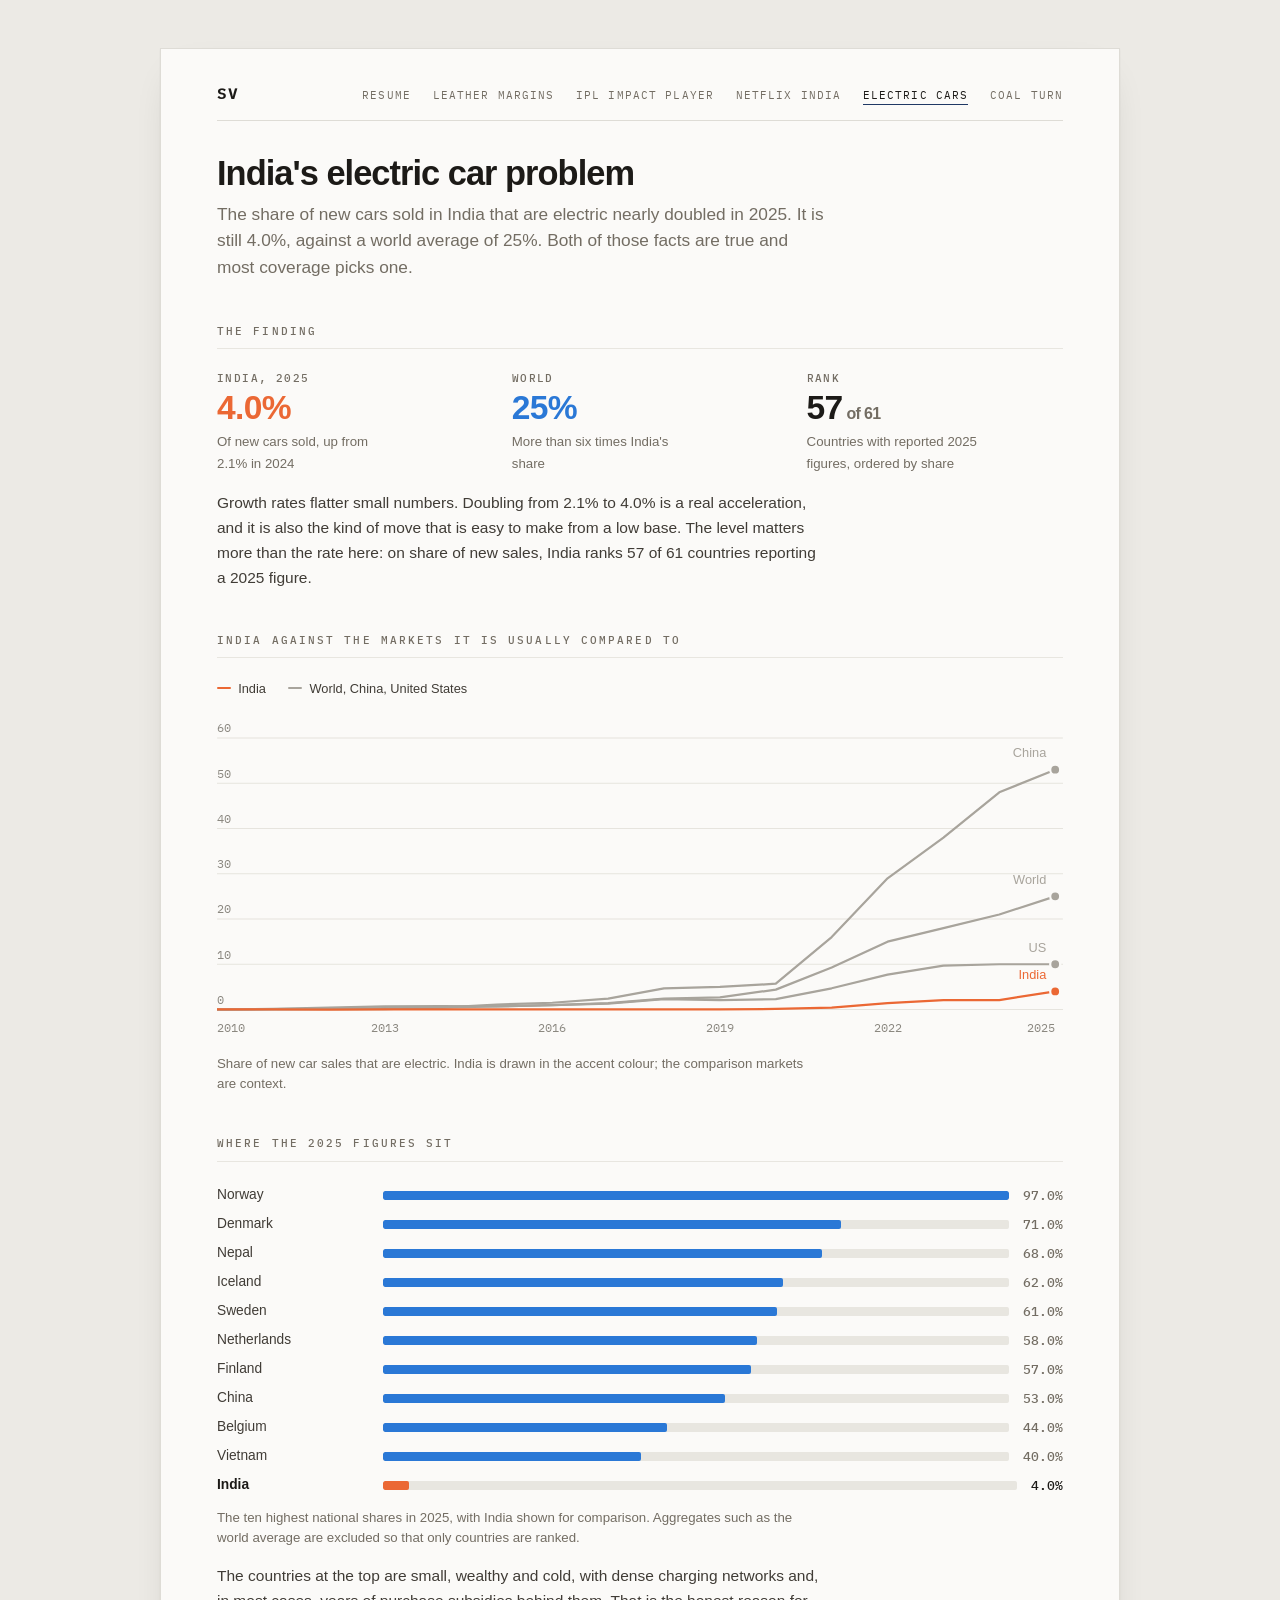
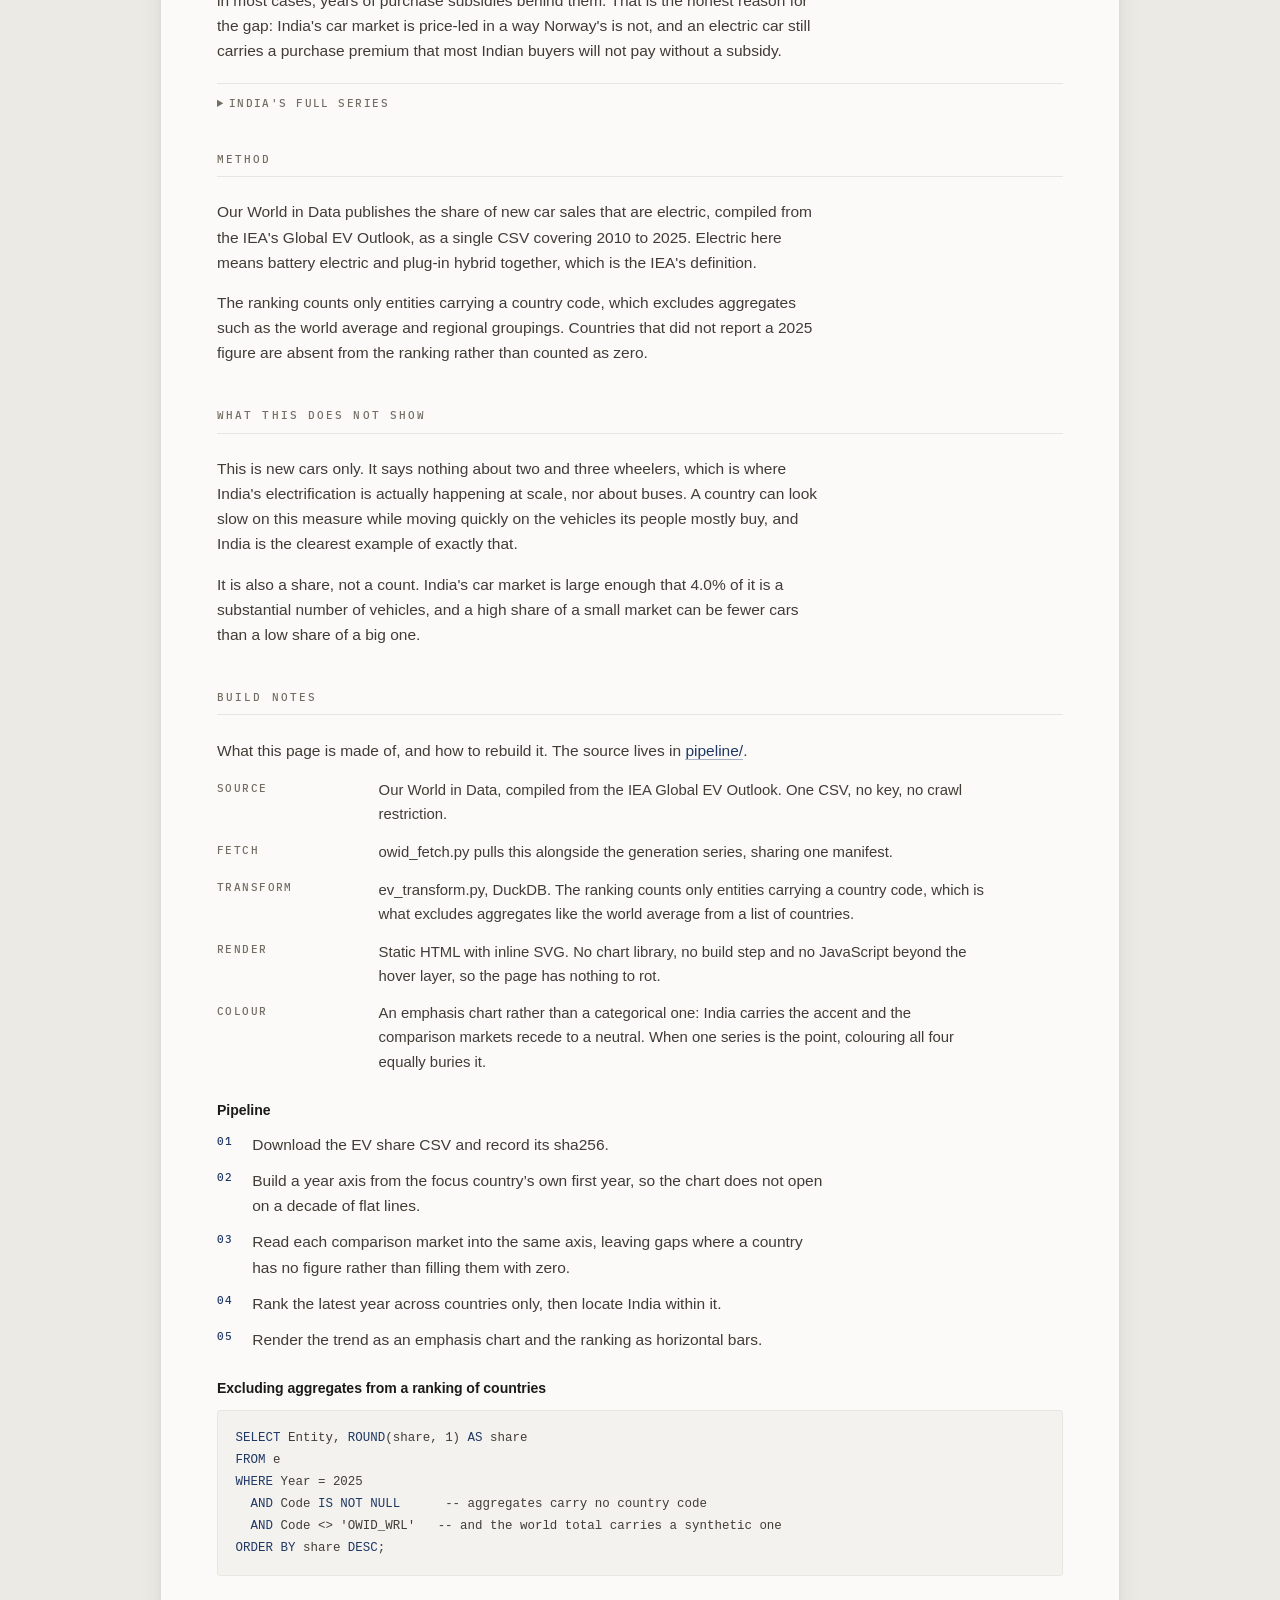
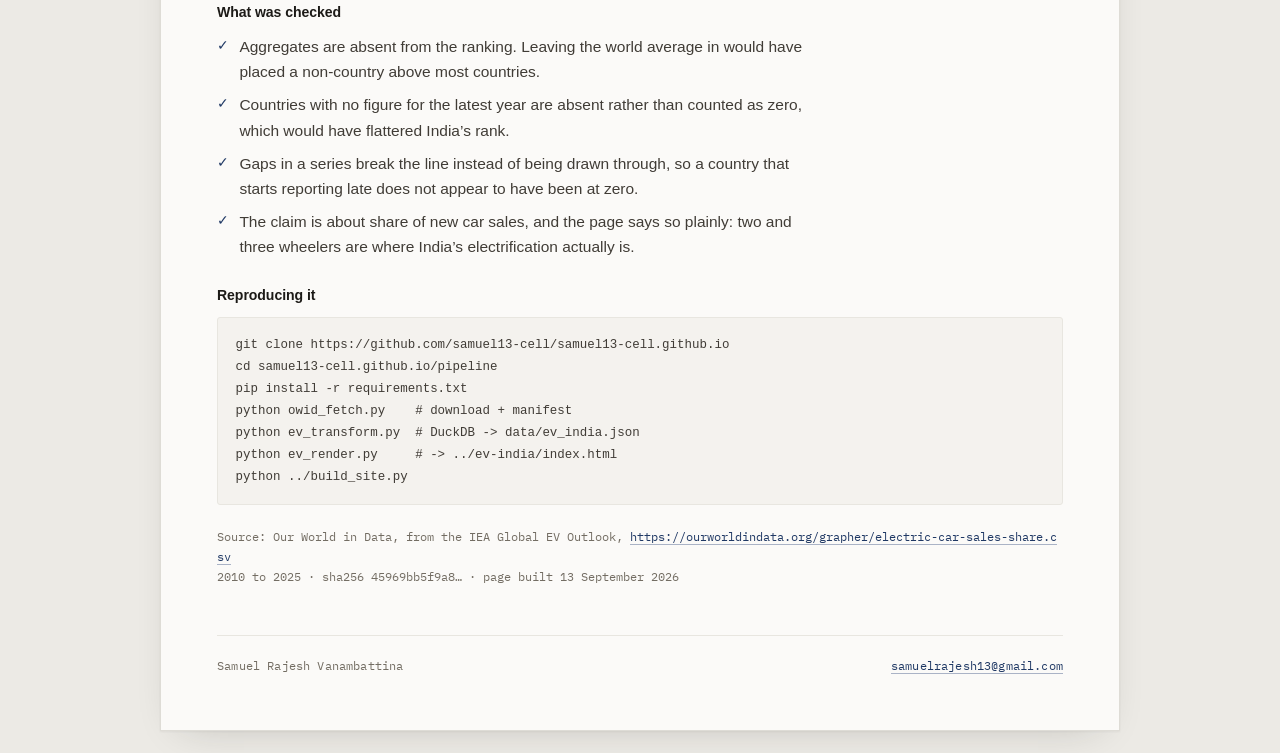
==== commit aed84df7: "Add a Build notes appendix, and fix the overhang I missed The alignment was not fixed. My previous c" ====
--- a/ev-india/index.html
+++ b/ev-india/index.html
@@ -12,7 +12,7 @@
 figure{margin:0 0 .4rem}
 figcaption{font:400 .83rem/1.5 var(--sans); color:var(--muted); margin:.7rem 0 0; max-width:var(--measure)}
 .chartwrap{position:relative; overflow-x:auto}
-svg{display:block; width:100%; height:auto; min-width:34rem; touch-action:pan-y; overflow:visible}
+svg{display:block; width:100%; height:auto; min-width:34rem; touch-action:pan-y}
 .grid{stroke:var(--grid); stroke-width:1}
 .ax{fill:var(--axis-ink); font:400 10.5px var(--mono); font-variant-numeric:tabular-nums}
 .ln{fill:none; stroke-width:2; stroke-linejoin:round; stroke-linecap:round}
@@ -32,7 +32,7 @@
   font:400 .8rem var(--sans); color:var(--ink-soft); list-style:none; padding:0}
 .legend li{display:flex; align-items:center; gap:.45rem}
 .swatch{width:14px; height:2px; border-radius:1px; flex:none}
-.tip{position:absolute; pointer-events:none; opacity:0; transform:translate(-50%,-50%);
+.tip{position:absolute; left:50%; top:58px; pointer-events:none; opacity:0; transform:translate(-50%,-50%);
   background:var(--sheet); border:1px solid var(--line); border-radius:3px;
   padding:.5rem .6rem; font:400 .78rem/1.45 var(--sans); white-space:nowrap;
   box-shadow:0 4px 16px -6px rgba(40,34,22,.28); z-index:2}
@@ -130,23 +130,23 @@
     <line class="grid" x1="0" y1="26.0" x2="760" y2="26.0"/>
     <text class="ax" x="0" y="21.0" text-anchor="start">60</text>
     <text class="ax" x="0.0" y="290" text-anchor="start">2010</text>
-    <text class="ax" x="152.0" y="290" text-anchor="middle">2013</text>
-    <text class="ax" x="304.0" y="290" text-anchor="middle">2016</text>
-    <text class="ax" x="456.0" y="290" text-anchor="middle">2019</text>
-    <text class="ax" x="608.0" y="290" text-anchor="middle">2022</text>
-    <text class="ax" x="760.0" y="290" text-anchor="end">2025</text>
-    <path class="ln" stroke="var(--c-ctx)" d="M0.0,270.0 L50.7,269.7 L101.3,269.3 L152.0,268.8 L202.7,268.2 L253.3,267.2 L304.0,266.1 L354.7,264.3 L405.3,260.2 L456.0,259.0 L506.7,252.1 L557.3,232.2 L608.0,209.0 L658.7,196.8 L709.3,184.6 L760.0,168.3"/>
-    <circle class="dot" cx="760.0" cy="168.3" r="4.5" fill="var(--c-ctx)"/>
-    <text class="dl" x="752.0" y="157.3" text-anchor="end" fill="var(--c-ctx)">World</text>
-    <path class="ln" stroke="var(--c-ctx)" d="M0.0,270.0 L50.7,269.9 L101.3,269.7 L152.0,269.6 L202.7,268.3 L253.3,265.5 L304.0,263.9 L354.7,260.2 L405.3,250.9 L456.0,249.7 L506.7,246.8 L557.3,204.9 L608.0,152.1 L658.7,115.5 L709.3,74.8 L760.0,54.5"/>
-    <circle class="dot" cx="760.0" cy="54.5" r="4.5" fill="var(--c-ctx)"/>
-    <text class="dl" x="752.0" y="43.5" text-anchor="end" fill="var(--c-ctx)">China</text>
-    <path class="ln" stroke="var(--c-ctx)" d="M0.0,270.0 L50.7,269.4 L101.3,268.3 L152.0,267.1 L202.7,266.9 L253.3,267.2 L304.0,266.0 L354.7,264.7 L405.3,260.6 L456.0,261.5 L506.7,260.6 L557.3,250.9 L608.0,238.7 L658.7,230.6 L709.3,229.3 L760.0,229.3"/>
-    <circle class="dot" cx="760.0" cy="229.3" r="4.5" fill="var(--c-ctx)"/>
-    <text class="dl" x="752.0" y="218.3" text-anchor="end" fill="var(--c-ctx)">US</text>
-    <path class="ln" stroke="var(--c-output)" d="M0.0,269.9 L50.7,269.8 L101.3,270.0 L152.0,269.9 L202.7,269.8 L253.3,269.9 L304.0,269.9 L354.7,269.9 L405.3,269.9 L456.0,269.9 L506.7,269.5 L557.3,268.3 L608.0,264.3 L658.7,261.5 L709.3,261.5 L760.0,253.7"/>
-    <circle class="dot" cx="760.0" cy="253.7" r="4.5" fill="var(--c-output)"/>
-    <text class="dl" x="752.0" y="242.7" text-anchor="end" fill="var(--c-output)">India</text>
+    <text class="ax" x="150.6" y="290" text-anchor="middle">2013</text>
+    <text class="ax" x="301.2" y="290" text-anchor="middle">2016</text>
+    <text class="ax" x="451.8" y="290" text-anchor="middle">2019</text>
+    <text class="ax" x="602.4" y="290" text-anchor="middle">2022</text>
+    <text class="ax" x="753.0" y="290" text-anchor="end">2025</text>
+    <path class="ln" stroke="var(--c-ctx)" d="M0.0,270.0 L50.2,269.7 L100.4,269.3 L150.6,268.8 L200.8,268.2 L251.0,267.2 L301.2,266.1 L351.4,264.3 L401.6,260.2 L451.8,259.0 L502.0,252.1 L552.2,232.2 L602.4,209.0 L652.6,196.8 L702.8,184.6 L753.0,168.3"/>
+    <circle class="dot" cx="753.0" cy="168.3" r="4.5" fill="var(--c-ctx)"/>
+    <text class="dl" x="745.0" y="157.3" text-anchor="end" fill="var(--c-ctx)">World</text>
+    <path class="ln" stroke="var(--c-ctx)" d="M0.0,270.0 L50.2,269.9 L100.4,269.7 L150.6,269.6 L200.8,268.3 L251.0,265.5 L301.2,263.9 L351.4,260.2 L401.6,250.9 L451.8,249.7 L502.0,246.8 L552.2,204.9 L602.4,152.1 L652.6,115.5 L702.8,74.8 L753.0,54.5"/>
+    <circle class="dot" cx="753.0" cy="54.5" r="4.5" fill="var(--c-ctx)"/>
+    <text class="dl" x="745.0" y="43.5" text-anchor="end" fill="var(--c-ctx)">China</text>
+    <path class="ln" stroke="var(--c-ctx)" d="M0.0,270.0 L50.2,269.4 L100.4,268.3 L150.6,267.1 L200.8,266.9 L251.0,267.2 L301.2,266.0 L351.4,264.7 L401.6,260.6 L451.8,261.5 L502.0,260.6 L552.2,250.9 L602.4,238.7 L652.6,230.6 L702.8,229.3 L753.0,229.3"/>
+    <circle class="dot" cx="753.0" cy="229.3" r="4.5" fill="var(--c-ctx)"/>
+    <text class="dl" x="745.0" y="218.3" text-anchor="end" fill="var(--c-ctx)">US</text>
+    <path class="ln" stroke="var(--c-output)" d="M0.0,269.9 L50.2,269.8 L100.4,270.0 L150.6,269.9 L200.8,269.8 L251.0,269.9 L301.2,269.9 L351.4,269.9 L401.6,269.9 L451.8,269.9 L502.0,269.5 L552.2,268.3 L602.4,264.3 L652.6,261.5 L702.8,261.5 L753.0,253.7"/>
+    <circle class="dot" cx="753.0" cy="253.7" r="4.5" fill="var(--c-output)"/>
+    <text class="dl" x="745.0" y="242.7" text-anchor="end" fill="var(--c-output)">India</text>
     <line class="cross" x1="0" y1="26" x2="0" y2="270" style="opacity:0"/>
     </svg>
     <div class="tip" id="t1"></div>
@@ -207,6 +207,52 @@
 is a substantial number of vehicles, and a high share of a small market can be fewer cars than a
 low share of a big one.</p>
 
+<h2>Build notes</h2>
+<p>What this page is made of, and how to rebuild it. The source lives in
+<a href="https://github.com/samuel13-cell/samuel13-cell.github.io/tree/main/pipeline/">pipeline/</a>.</p>
+
+<dl class="stack">
+    <dt>Source</dt><dd>Our World in Data, compiled from the IEA Global EV Outlook. One CSV, no key, no crawl restriction.</dd>
+    <dt>Fetch</dt><dd>owid_fetch.py pulls this alongside the generation series, sharing one manifest.</dd>
+    <dt>Transform</dt><dd>ev_transform.py, DuckDB. The ranking counts only entities carrying a country code, which is what excludes aggregates like the world average from a list of countries.</dd>
+    <dt>Render</dt><dd>Static HTML with inline SVG. No chart library, no build step and no JavaScript beyond the hover layer, so the page has nothing to rot.</dd>
+    <dt>Colour</dt><dd>An emphasis chart rather than a categorical one: India carries the accent and the comparison markets recede to a neutral. When one series is the point, colouring all four equally buries it.</dd>
+</dl>
+
+<h3 class="sub">Pipeline</h3>
+<ol class="steps">
+    <li>Download the EV share CSV and record its sha256.</li>
+    <li>Build a year axis from the focus country’s own first year, so the chart does not open on a decade of flat lines.</li>
+    <li>Read each comparison market into the same axis, leaving gaps where a country has no figure rather than filling them with zero.</li>
+    <li>Rank the latest year across countries only, then locate India within it.</li>
+    <li>Render the trend as an emphasis chart and the ranking as horizontal bars.</li>
+</ol>
+
+<h3 class="sub">Excluding aggregates from a ranking of countries</h3>
+<pre><code><b>SELECT</b> Entity, <b>ROUND</b>(share, 1) <b>AS</b> share
+<b>FROM</b> e
+<b>WHERE</b> Year = 2025
+  <b>AND</b> Code <b>IS NOT NULL</b>      -- aggregates carry no country code
+  <b>AND</b> Code &lt;&gt; 'OWID_WRL'   -- and the world total carries a synthetic one
+<b>ORDER BY</b> share <b>DESC</b>;</code></pre>
+
+<h3 class="sub">What was checked</h3>
+<ul class="checks">
+    <li>Aggregates are absent from the ranking. Leaving the world average in would have placed a non-country above most countries.</li>
+    <li>Countries with no figure for the latest year are absent rather than counted as zero, which would have flattered India’s rank.</li>
+    <li>Gaps in a series break the line instead of being drawn through, so a country that starts reporting late does not appear to have been at zero.</li>
+    <li>The claim is about share of new car sales, and the page says so plainly: two and three wheelers are where India’s electrification actually is.</li>
+</ul>
+
+<h3 class="sub">Reproducing it</h3>
+<pre><code>git clone https://github.com/samuel13-cell/samuel13-cell.github.io
+cd samuel13-cell.github.io/pipeline
+pip install -r requirements.txt
+python owid_fetch.py    # download + manifest
+python ev_transform.py  # DuckDB -&gt; data/ev_india.json
+python ev_render.py     # -&gt; ../ev-india/index.html
+python ../build_site.py</code></pre>
+
 <div class="prov">
   Source: Our World in Data, from the IEA Global EV Outlook,
   <a href="https://ourworldindata.org/grapher/electric-car-sales-share.csv">https://ourworldindata.org/grapher/electric-car-sales-share.csv</a><br>
@@ -222,7 +268,7 @@
 
 <script>
 const ROWS = [["2010", "0.02", "0.01", "0.01"], ["2011", "0.06", "0.07", "0.03"], ["2012", "0.01", "0.17", "0.07"], ["2013", "0.02", "0.29", "0.10"], ["2014", "0.04", "0.44", "0.41"], ["2015", "0.02", "0.68", "1.10"], ["2016", "0.03", "0.95", "1.50"], ["2017", "0.03", "1.40", "2.40"], ["2018", "0.03", "2.40", "4.70"], ["2019", "0.02", "2.70", "5.00"], ["2020", "0.12", "4.40", "5.70"], ["2021", "0.41", "9.30", "16.00"], ["2022", "1.40", "15.00", "29.00"], ["2023", "2.10", "18.00", "38.00"], ["2024", "2.10", "21.00", "48.00"], ["2025", "4.00", "25.00", "53.00"]];
-const PAD = {l:0, r:0, t:26, b:30}, W = 760;
+const PAD = {l:0, r:7, t:26, b:30}, W = 760;
 
 const tb = document.getElementById('tb');
 const frag = document.createDocumentFragment();
--- a/assets/site.css
+++ b/assets/site.css
@@ -25,6 +25,7 @@
   --c-input:#2a78d6;
   --c-output:#eb6834;
   --c-ctx:#a8a49c;      /* context series in an emphasis chart */
+  --code-bg:#f4f2ee;
   --grid:#e6e4de;
   --axis-ink:#8b8880;
 
@@ -102,7 +103,7 @@
 /* ===== entries (shared spine: metadata left, content right) ======= */
 .sect{margin-top:2.7rem}
 .sect:first-of-type{margin-top:0}
-.lede{margin:0 0 0 calc(var(--gutter) + var(--col-gap)); font-size:1.01rem; max-width:var(--measure)}
+.lede{margin:0; font-size:1.01rem; max-width:var(--measure)}
 .entry{
   display:grid; grid-template-columns:var(--gutter) 1fr; gap:0 var(--col-gap);
   margin-bottom:1.85rem; break-inside:avoid;
@@ -129,6 +130,36 @@
   letter-spacing:.13em; color:var(--muted); padding-top:.16rem}
 .skill dd{margin:0; font-size:.95rem; max-width:var(--measure)}
 
+/* ===== build notes ================================================
+   The technical appendix each project page carries: how it was built,
+   what was checked, and how to reproduce it.                          */
+h3.sub{font:600 .88rem/1.4 var(--sans); color:var(--ink);
+  margin:1.7rem 0 .7rem; letter-spacing:-.005em}
+.stack{display:grid; grid-template-columns:var(--gutter) 1fr;
+  gap:.85rem var(--col-gap); margin:0 0 1.6rem}
+.stack dt{grid-column:1; font:500 .69rem/1.6 var(--mono); text-transform:uppercase;
+  letter-spacing:.13em; color:var(--muted); padding-top:.1rem}
+.stack dd{grid-column:2; margin:0; font-size:.93rem; max-width:var(--measure)}
+@media screen and (max-width:46rem){
+  .stack{grid-template-columns:1fr; gap:.2rem}
+  .stack dt{grid-column:1} .stack dd{grid-column:1; margin-bottom:.6rem}
+}
+.steps{counter-reset:step; list-style:none; margin:0 0 1.4rem; padding:0}
+.steps li{position:relative; padding-left:2.2rem; margin-bottom:.7rem;
+  max-width:var(--measure)}
+.steps li::before{counter-increment:step; content:counter(step,decimal-leading-zero);
+  position:absolute; left:0; top:.08rem;
+  font:500 .7rem/1.5 var(--mono); color:var(--accent); letter-spacing:.06em}
+pre{margin:0 0 1.4rem; padding:1rem 1.1rem; background:var(--code-bg);
+  border:1px solid var(--hair); border-radius:3px; overflow-x:auto;
+  font:400 .78rem/1.6 var(--mono); color:var(--ink-soft)}
+pre b{font-weight:500; color:var(--accent)}
+.checks{list-style:none; margin:0 0 1.4rem; padding:0}
+.checks li{position:relative; padding-left:1.4rem; margin-bottom:.5rem;
+  max-width:var(--measure)}
+.checks li::before{content:"\2713"; position:absolute; left:0; top:0;
+  color:var(--accent); font-size:.9rem}
+
 /* ===== footer ===================================================== */
 .colophon{
   margin-top:3rem; padding-top:1.3rem; border-top:1px solid var(--hair);
@@ -140,7 +171,6 @@
 @media screen and (max-width:46rem){
   :root{--gutter:1fr}
   .entry,.skill{grid-template-columns:1fr; gap:.15rem}
-  .lede{margin-left:0}
   .when{padding-top:0; margin-bottom:.18rem}
   .skill dt{padding-top:.5rem}
 }
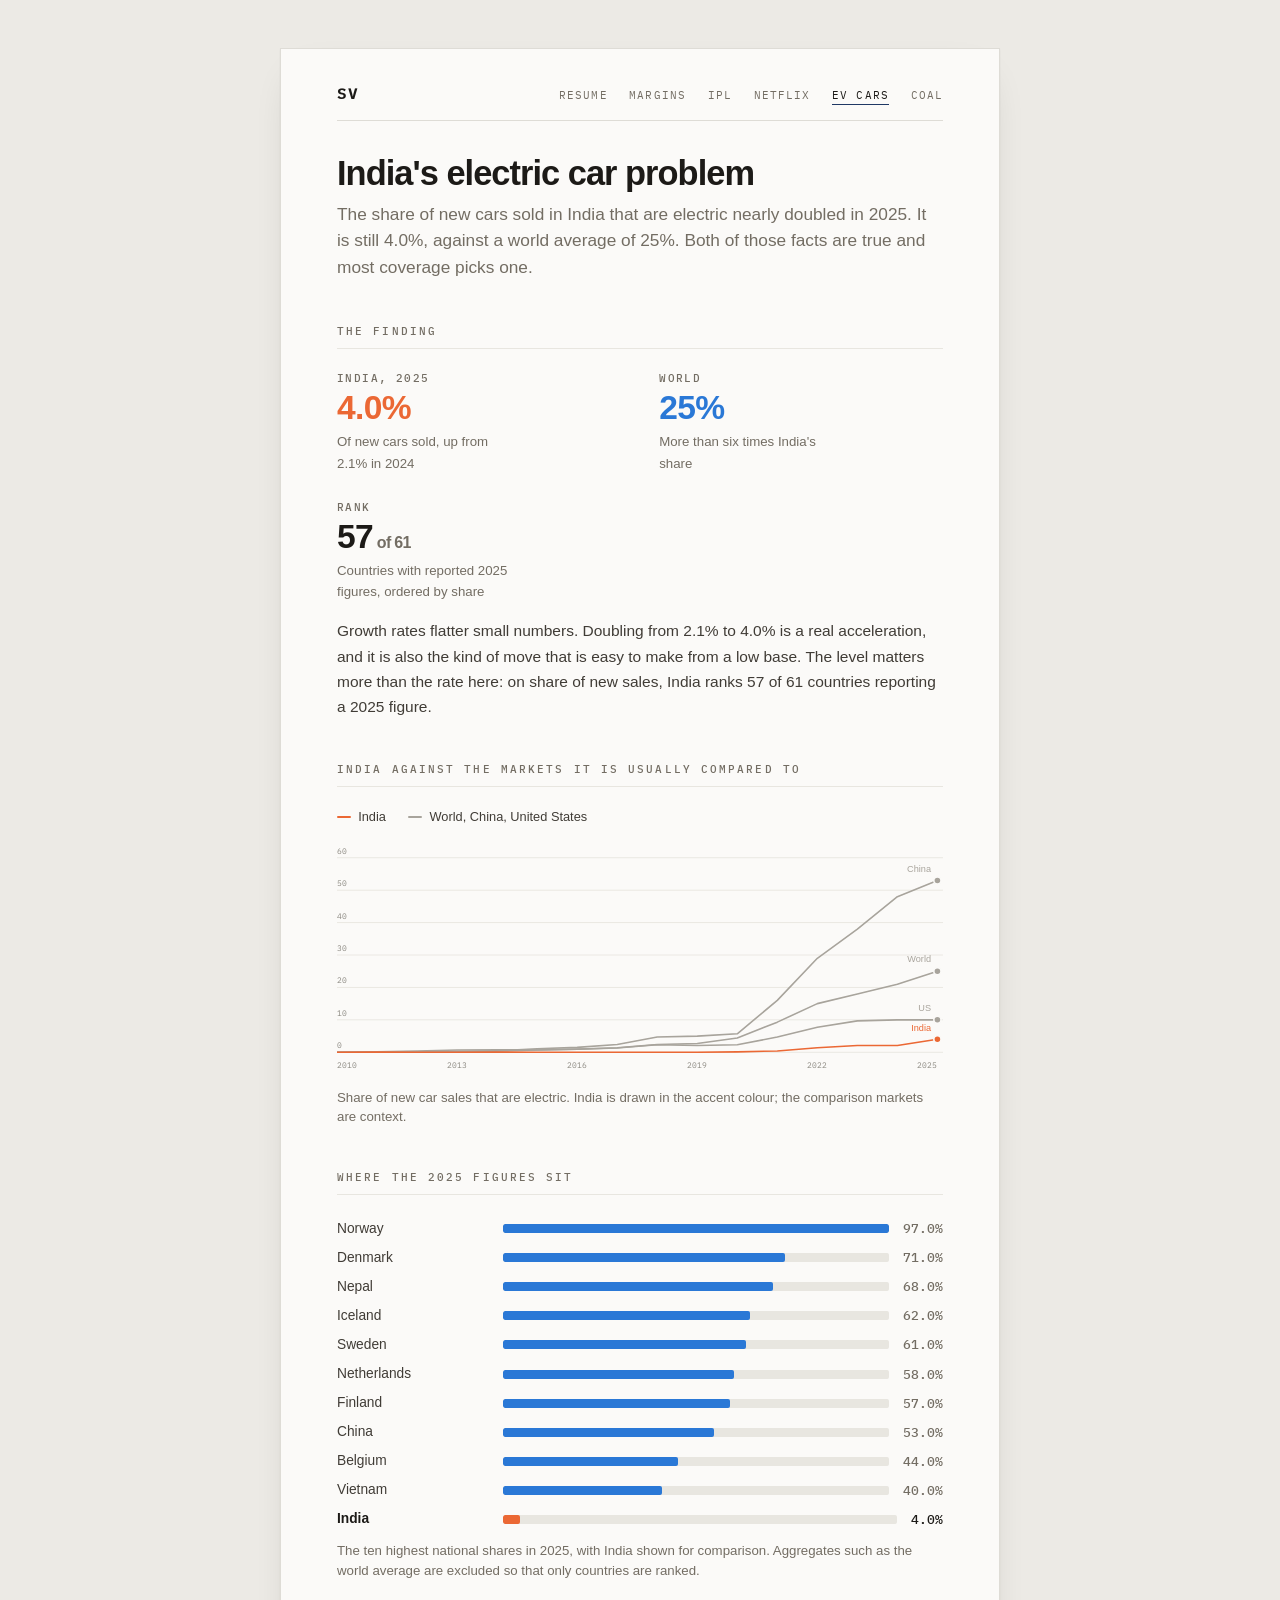
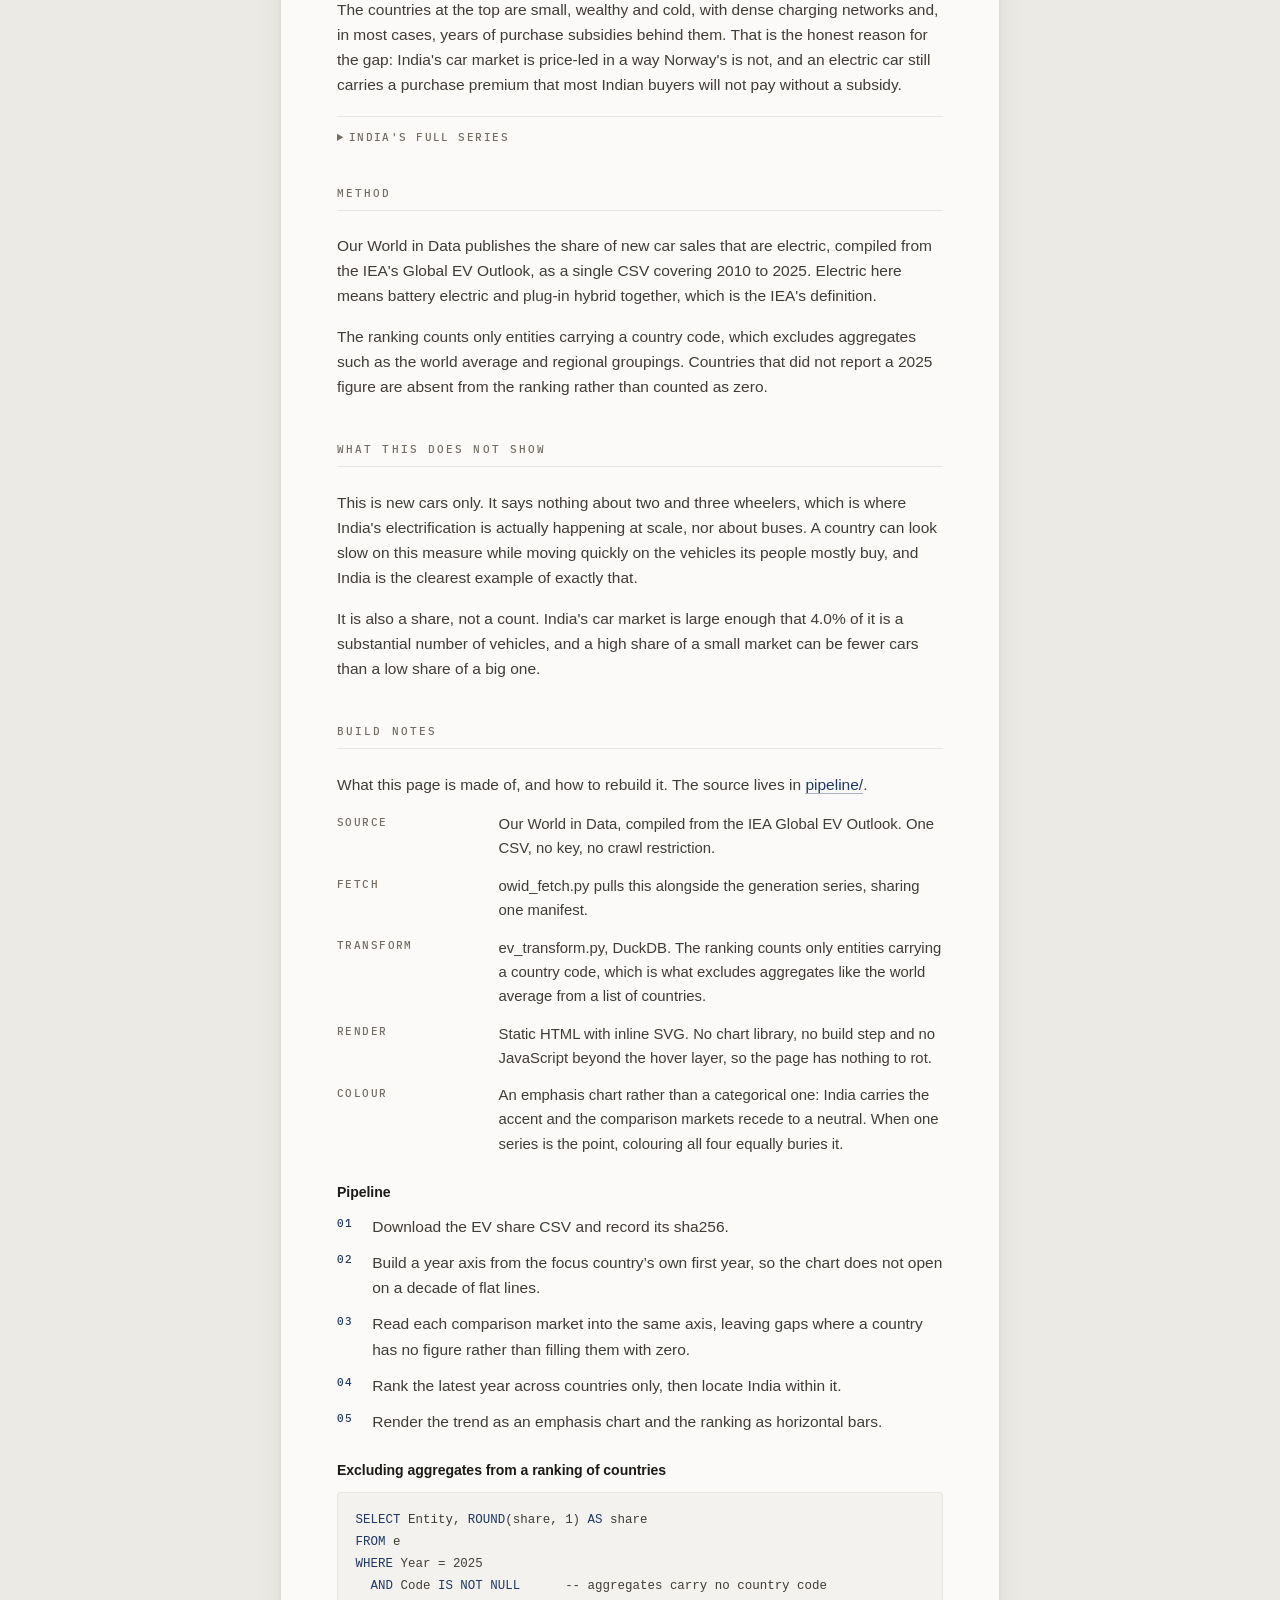
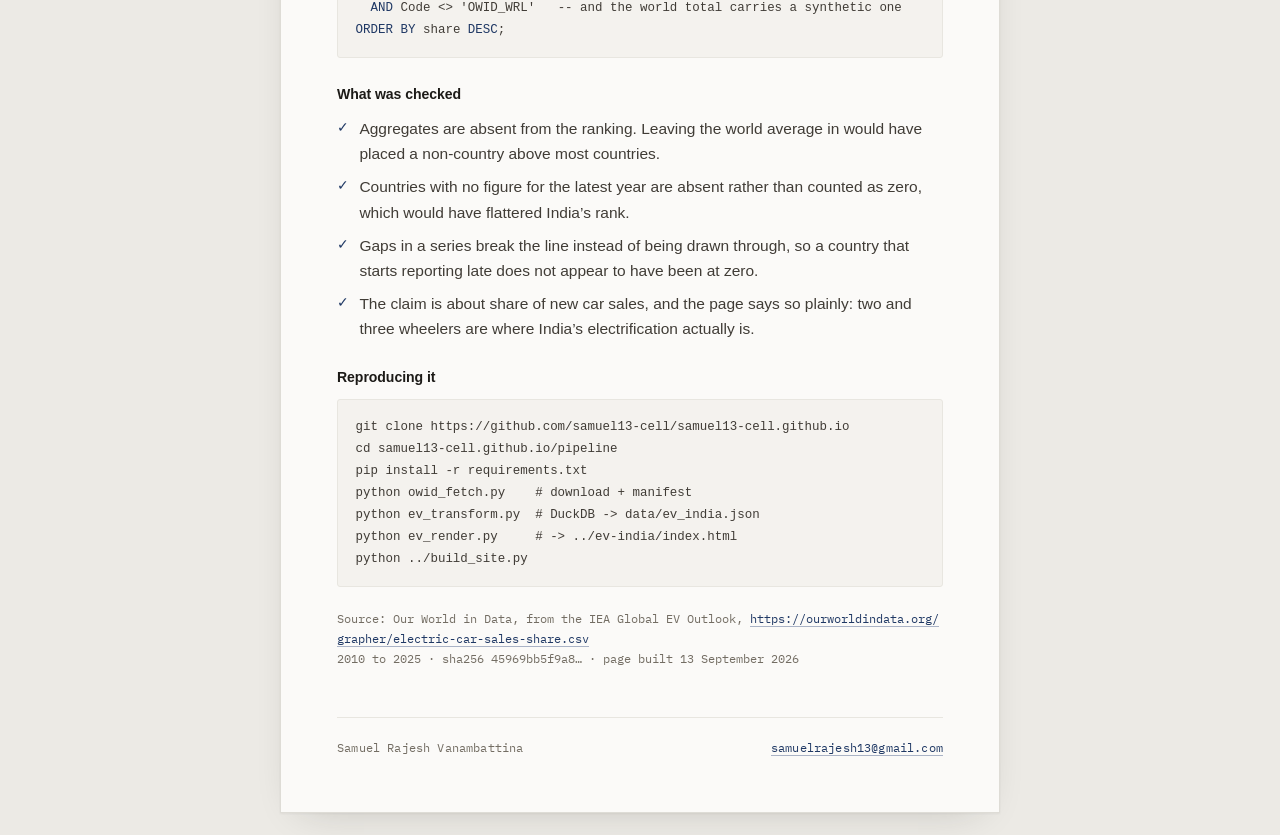
==== commit c36c00ed: "Make the content column the reading measure The previous fixes were treating symptoms. The cause was" ====
--- a/ev-india/index.html
+++ b/ev-india/index.html
@@ -8,7 +8,7 @@
 <link rel="icon" href="data:image/svg+xml,<svg xmlns='http://www.w3.org/2000/svg' viewBox='0 0 100 100'><rect width='100' height='100' rx='20' fill='%231f3864'/><text x='50' y='73' font-size='58' font-family='Georgia,serif' fill='%23fff' text-anchor='middle'>S</text></svg>">
 <link rel="stylesheet" href="../assets/site.css">
 <style>
-:root{--sheet-w:60rem}
+:root{}
 figure{margin:0 0 .4rem}
 figcaption{font:400 .83rem/1.5 var(--sans); color:var(--muted); margin:.7rem 0 0; max-width:var(--measure)}
 .chartwrap{position:relative; overflow-x:auto}
@@ -76,11 +76,11 @@
   <a class="nav-mark" href="../" aria-label="Home">SV</a>
   <ul class="nav-tabs">
     <li><a href="../">Resume</a></li>
-    <li><a href="../retail-margins/">Leather margins</a></li>
-    <li><a href="../ipl-impact/">IPL impact player</a></li>
-    <li><a href="../ott-india/">Netflix India</a></li>
-    <li><a href="../ev-india/" aria-current="page">Electric cars</a></li>
-    <li><a href="../grid-india/">Coal turn</a></li>
+    <li><a href="../retail-margins/">Margins</a></li>
+    <li><a href="../ipl-impact/">IPL</a></li>
+    <li><a href="../ott-india/">Netflix</a></li>
+    <li><a href="../ev-india/" aria-current="page">EV cars</a></li>
+    <li><a href="../grid-india/">Coal</a></li>
   </ul>
 </nav><!--/NAV-->
 
--- a/assets/site.css
+++ b/assets/site.css
@@ -32,7 +32,7 @@
   --sans:"IBM Plex Sans",-apple-system,"Segoe UI",Helvetica,Arial,sans-serif;
   --mono:"IBM Plex Mono",ui-monospace,SFMono-Regular,Menlo,Consolas,monospace;
 
-  --measure:38rem;   /* one reading width for every prose block */
+  --measure:38rem;   /* the content column itself; nothing is capped below it */
   --gutter:8.25rem;
   --col-gap:1.85rem;
 }
@@ -48,7 +48,7 @@
   padding:clamp(0rem,4vw,3rem) clamp(1rem,4vw,2rem);
 }
 .sheet{
-  max-width:var(--sheet-w,53rem); margin:0 auto;
+  max-width:var(--sheet-w,calc(var(--measure) + 7rem)); margin:0 auto;
   background:var(--sheet); border:1px solid var(--line); box-shadow:var(--shadow);
   padding:clamp(1.25rem,3vw,2rem) clamp(1.25rem,5vw,3.5rem) clamp(2.5rem,5vw,3.5rem);
 }
@@ -56,7 +56,7 @@
 a:hover{border-bottom-color:currentColor}
 a:focus-visible{outline:2px solid var(--accent); outline-offset:3px; border-radius:2px}
 strong{font-weight:600; color:var(--ink)}
-p{max-width:var(--measure)}
+p{max-width:none}
 
 /* ===== site nav =================================================== */
 .nav{
@@ -86,7 +86,7 @@
 }
 .tagline,.standfirst{
   font:400 clamp(.98rem,2.2vw,1.08rem)/1.55 var(--sans);
-  color:var(--muted); margin:0 0 1.5rem; max-width:var(--measure);
+  color:var(--muted); margin:0 0 1.5rem;
 }
 h2{
   font:500 .69rem/1 var(--mono); text-transform:uppercase; letter-spacing:.19em;
@@ -103,22 +103,21 @@
 /* ===== entries (shared spine: metadata left, content right) ======= */
 .sect{margin-top:2.7rem}
 .sect:first-of-type{margin-top:0}
-.lede{margin:0; font-size:1.01rem; max-width:var(--measure)}
-.entry{
-  display:grid; grid-template-columns:var(--gutter) 1fr; gap:0 var(--col-gap);
-  margin-bottom:1.85rem; break-inside:avoid;
-}
+.lede{margin:0; font-size:1.01rem}
+.entry{margin-bottom:1.6rem; break-inside:avoid}
+.entry-head{display:flex; flex-wrap:wrap; align-items:baseline;
+  justify-content:space-between; gap:.1rem .9rem}
 .sect .entry:last-child{margin-bottom:0}
 .when{
   font:400 .735rem/1.5 var(--mono); font-variant-numeric:tabular-nums;
-  letter-spacing:.01em; color:var(--muted); padding-top:.33rem; white-space:nowrap;
+  letter-spacing:.01em; color:var(--muted); white-space:nowrap;
 }
 .title{font:600 1.015rem/1.4 var(--sans); color:var(--ink); margin:0}
 .title a{color:var(--ink); border-bottom:1px solid var(--accent-line)}
 .title a:hover{color:var(--accent); border-bottom-color:currentColor}
 .org{font:400 .875rem/1.5 var(--sans); color:var(--muted); margin:.05rem 0 .6rem}
 .entry ul{margin:0; padding:0; list-style:none}
-.entry li{position:relative; padding-left:1.05rem; margin-bottom:.42rem; max-width:var(--measure)}
+.entry li{position:relative; padding-left:1.05rem; margin-bottom:.42rem}
 .entry li:last-child{margin-bottom:0}
 .entry li::before{content:"–"; position:absolute; left:0; top:0;
   color:var(--accent-line); font-family:var(--mono)}
@@ -126,9 +125,10 @@
 /* ===== skills ===================================================== */
 .skills{margin:0; display:grid; gap:.9rem}
 .skill{display:grid; grid-template-columns:var(--gutter) 1fr; gap:0 var(--col-gap)}
+.skill dd{min-width:0}
 .skill dt{font:500 .69rem/1.6 var(--mono); text-transform:uppercase;
   letter-spacing:.13em; color:var(--muted); padding-top:.16rem}
-.skill dd{margin:0; font-size:.95rem; max-width:var(--measure)}
+.skill dd{margin:0; font-size:.95rem}
 
 /* ===== build notes ================================================
    The technical appendix each project page carries: how it was built,
@@ -139,14 +139,14 @@
   gap:.85rem var(--col-gap); margin:0 0 1.6rem}
 .stack dt{grid-column:1; font:500 .69rem/1.6 var(--mono); text-transform:uppercase;
   letter-spacing:.13em; color:var(--muted); padding-top:.1rem}
-.stack dd{grid-column:2; margin:0; font-size:.93rem; max-width:var(--measure)}
+.stack dd{grid-column:2; margin:0; font-size:.93rem}
 @media screen and (max-width:46rem){
   .stack{grid-template-columns:1fr; gap:.2rem}
   .stack dt{grid-column:1} .stack dd{grid-column:1; margin-bottom:.6rem}
 }
 .steps{counter-reset:step; list-style:none; margin:0 0 1.4rem; padding:0}
 .steps li{position:relative; padding-left:2.2rem; margin-bottom:.7rem;
-  max-width:var(--measure)}
+ }
 .steps li::before{counter-increment:step; content:counter(step,decimal-leading-zero);
   position:absolute; left:0; top:.08rem;
   font:500 .7rem/1.5 var(--mono); color:var(--accent); letter-spacing:.06em}
@@ -156,7 +156,7 @@
 pre b{font-weight:500; color:var(--accent)}
 .checks{list-style:none; margin:0 0 1.4rem; padding:0}
 .checks li{position:relative; padding-left:1.4rem; margin-bottom:.5rem;
-  max-width:var(--measure)}
+ }
 .checks li::before{content:"\2713"; position:absolute; left:0; top:0;
   color:var(--accent); font-size:.9rem}
 
@@ -169,10 +169,9 @@
 
 /* ===== narrow ===================================================== */
 @media screen and (max-width:46rem){
-  :root{--gutter:1fr}
-  .entry,.skill{grid-template-columns:1fr; gap:.15rem}
-  .when{padding-top:0; margin-bottom:.18rem}
+  .skill{grid-template-columns:1fr; gap:.1rem}
   .skill dt{padding-top:.5rem}
+  .entry-head{gap:.05rem}
 }
 
 /* ===== print / PDF ================================================ */
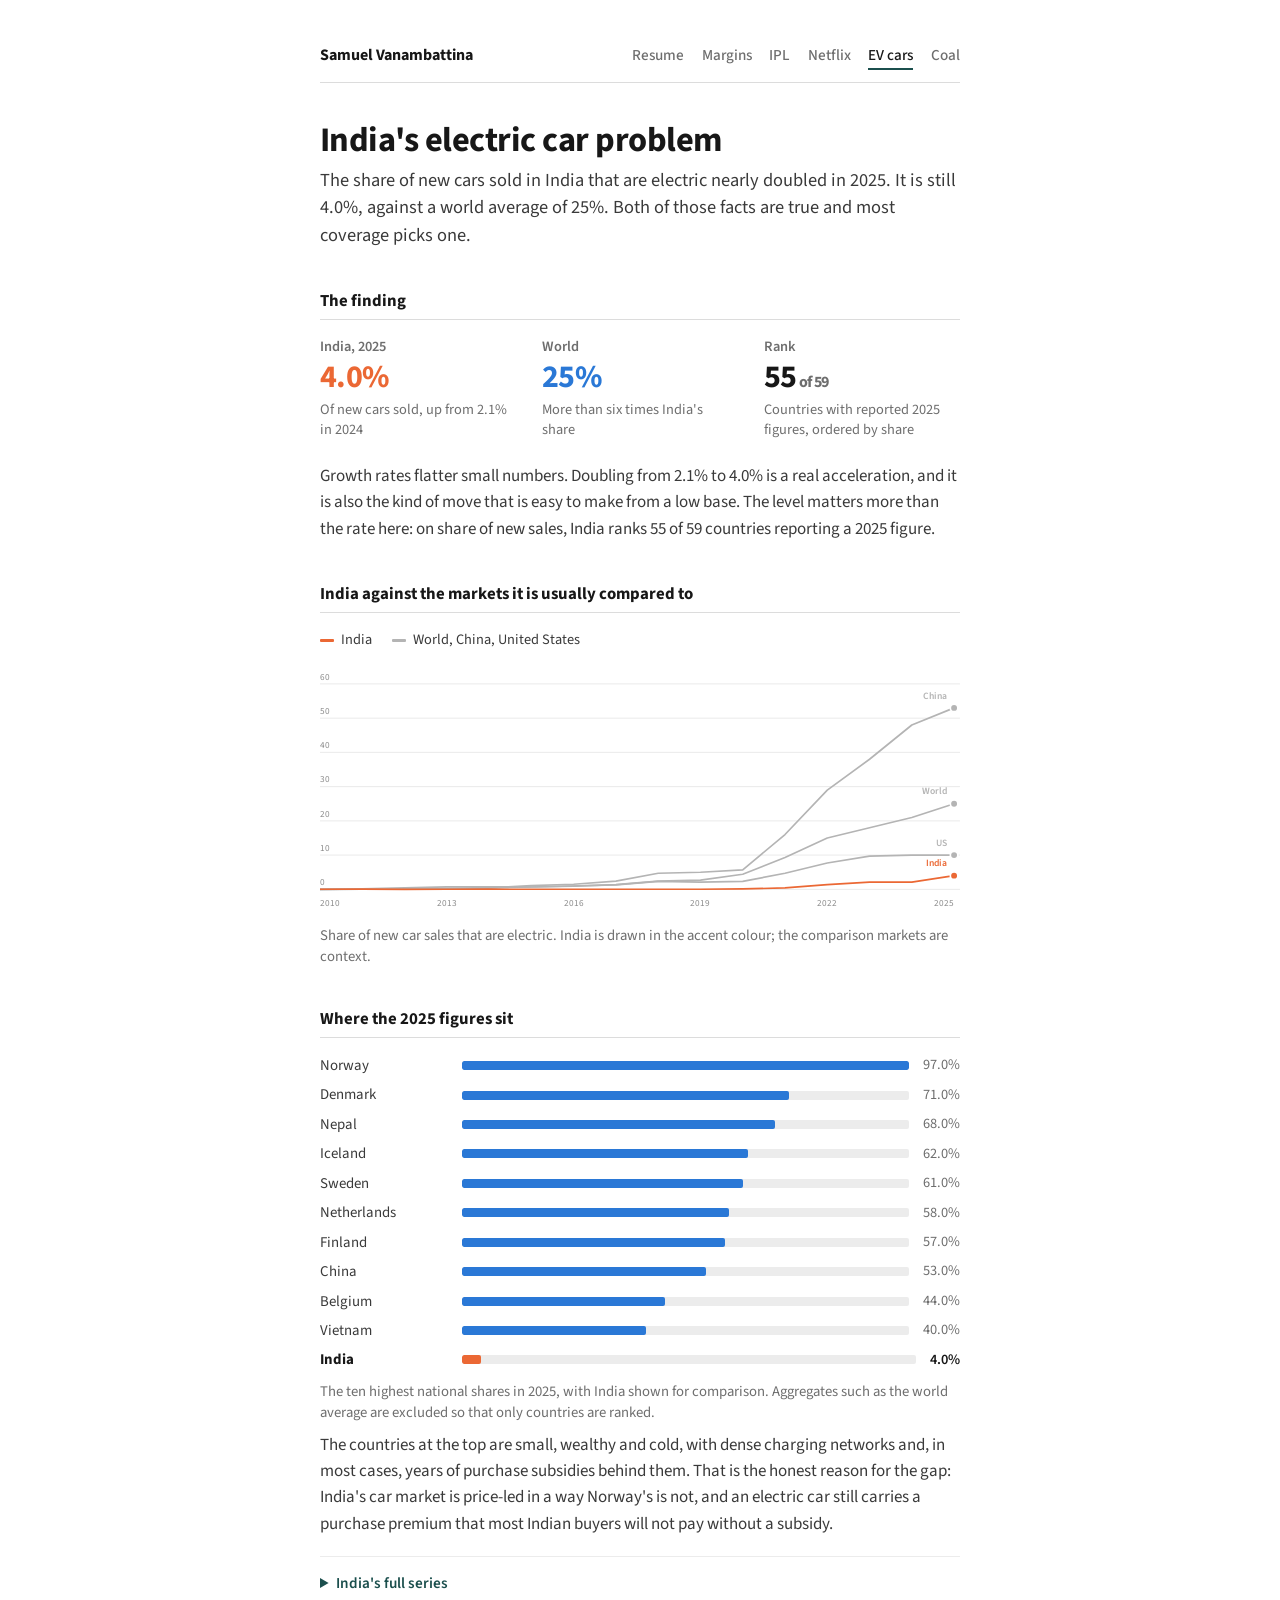
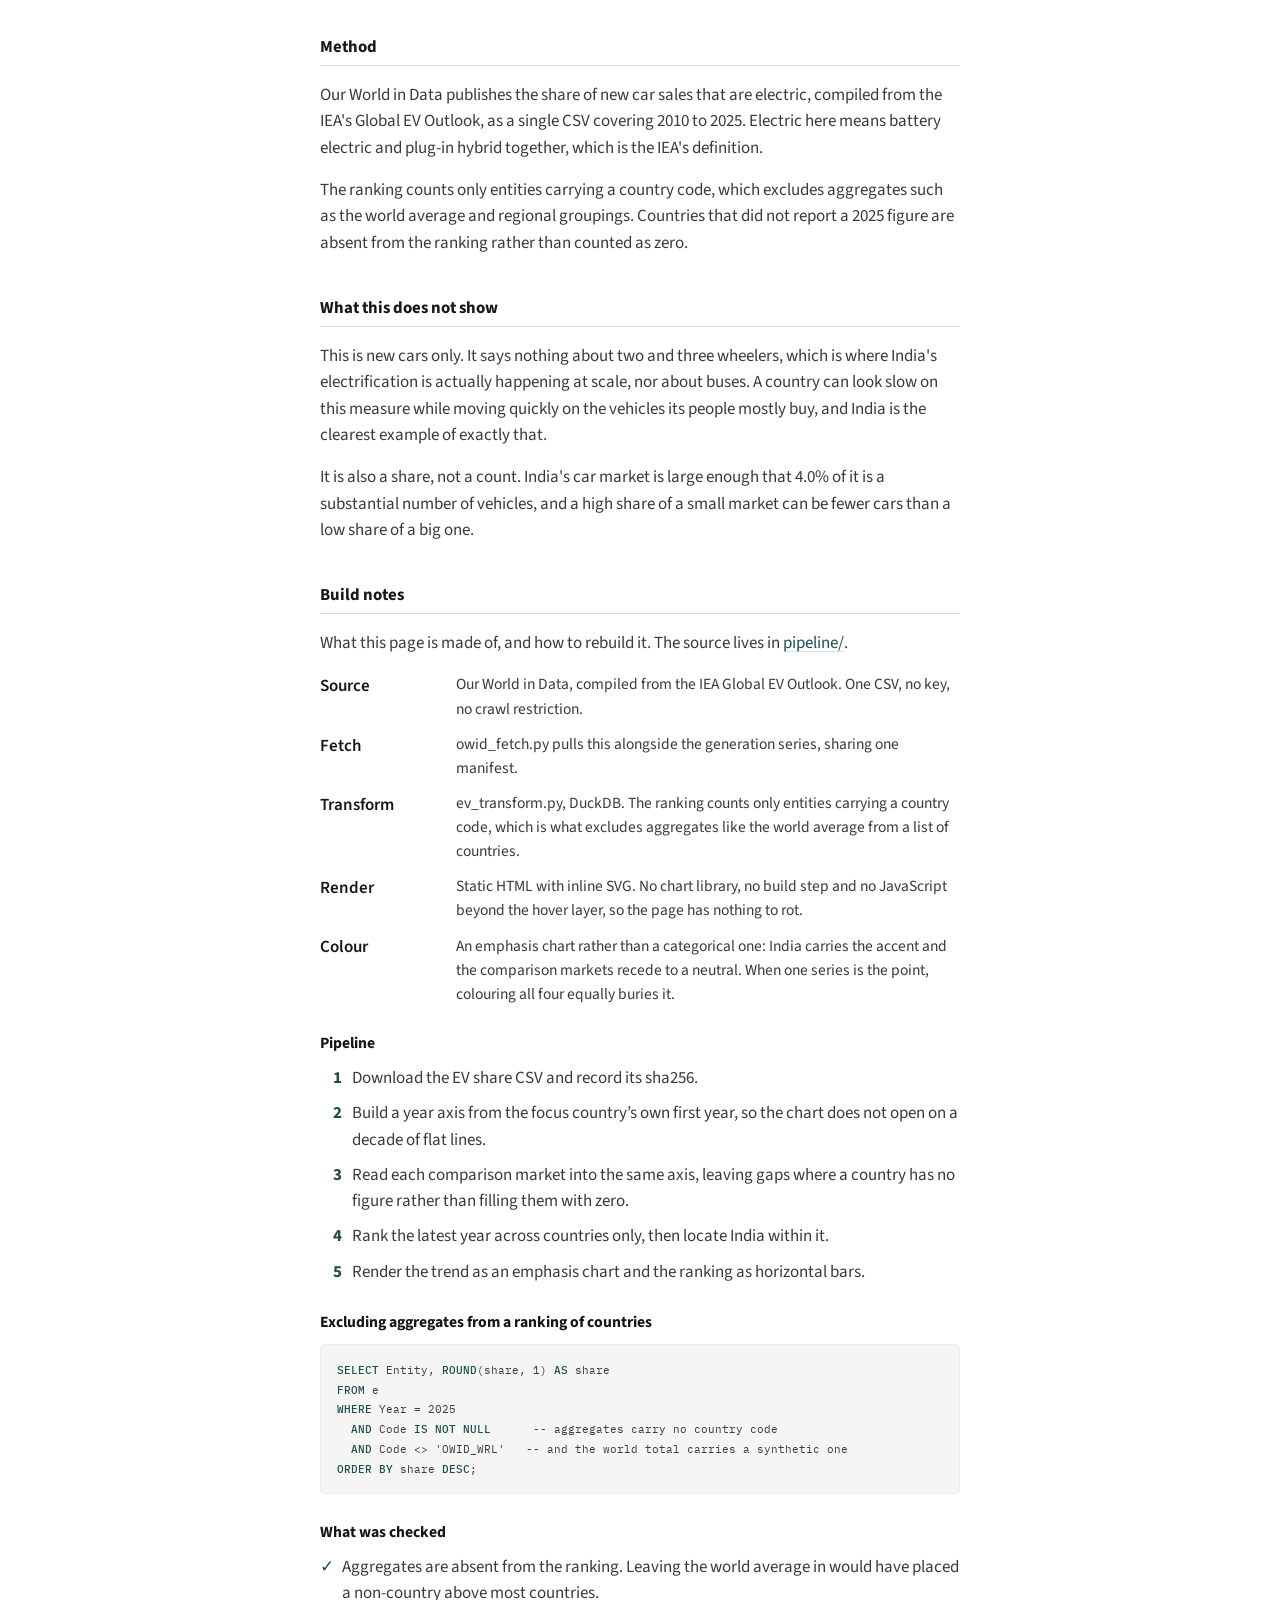
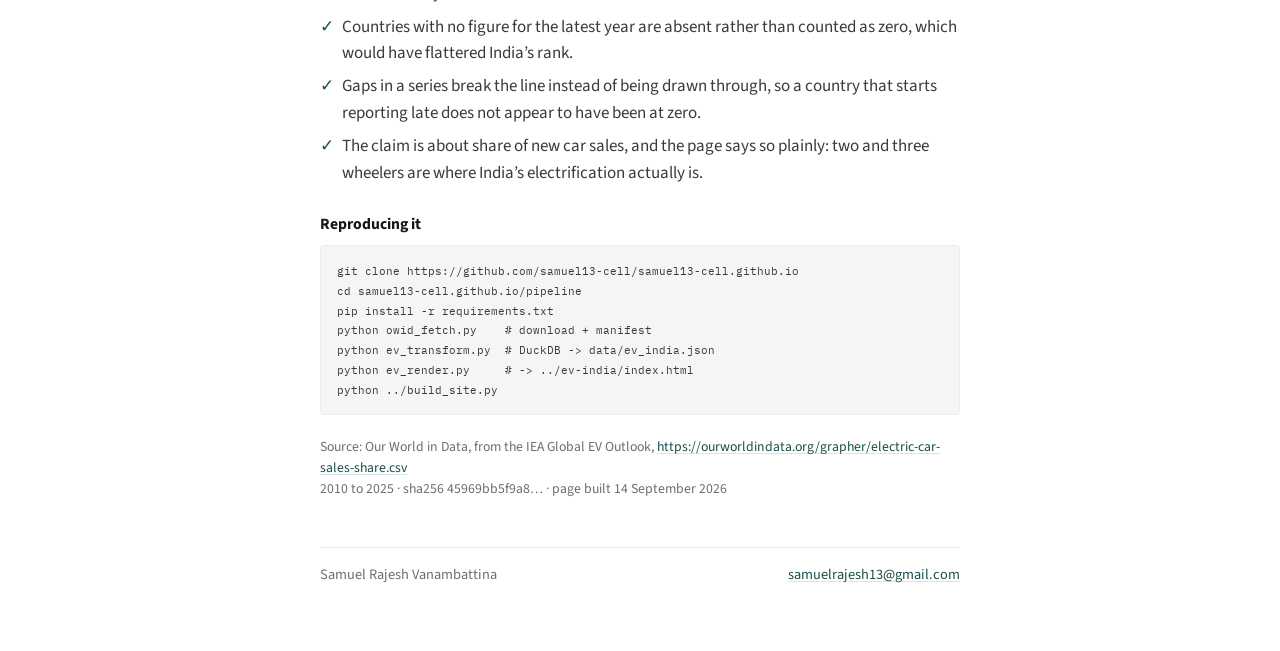
==== commit f1bafefd: "Redesign as a plain document, one stylesheet, and two analysis fixes Design. White page, no card, no" ====
--- a/ev-india/index.html
+++ b/ev-india/index.html
@@ -7,73 +7,12 @@
 <meta name="description" content="India's share of new cars sold that are electric doubled in 2025, to 4 percent. The world average is 25 percent. What the gap actually looks like.">
 <link rel="icon" href="data:image/svg+xml,<svg xmlns='http://www.w3.org/2000/svg' viewBox='0 0 100 100'><rect width='100' height='100' rx='20' fill='%231f3864'/><text x='50' y='73' font-size='58' font-family='Georgia,serif' fill='%23fff' text-anchor='middle'>S</text></svg>">
 <link rel="stylesheet" href="../assets/site.css">
-<style>
-:root{}
-figure{margin:0 0 .4rem}
-figcaption{font:400 .83rem/1.5 var(--sans); color:var(--muted); margin:.7rem 0 0; max-width:var(--measure)}
-.chartwrap{position:relative; overflow-x:auto}
-svg{display:block; width:100%; height:auto; min-width:34rem; touch-action:pan-y}
-.grid{stroke:var(--grid); stroke-width:1}
-.ax{fill:var(--axis-ink); font:400 10.5px var(--mono); font-variant-numeric:tabular-nums}
-.ln{fill:none; stroke-width:2; stroke-linejoin:round; stroke-linecap:round}
-.dot{stroke:var(--sheet); stroke-width:2}
-.dl{font:500 11.5px var(--sans)}
-.cross{stroke:var(--axis-ink); stroke-width:1}
-.kpis{display:grid; grid-template-columns:repeat(auto-fit,minmax(12rem,1fr));
-  gap:1.6rem 2.4rem; margin:0 0 .5rem; padding:0; border:0}
-.kpi dt{font:500 .68rem/1.4 var(--mono); text-transform:uppercase; letter-spacing:.13em;
-  color:var(--muted); margin-bottom:.3rem}
-.kpi dd{margin:0}
-.kpi .fig{font:600 2.1rem/1 var(--sans); color:var(--ink);
-  font-variant-numeric:tabular-nums; letter-spacing:-.02em}
-.kpi .note{display:block; font-size:.83rem; color:var(--muted); margin-top:.3rem; max-width:24ch}
-.fig.up{color:var(--c-output)} .fig.flat{color:var(--c-input)}
-.legend{display:flex; flex-wrap:wrap; gap:.4rem 1.4rem; margin:0 0 .8rem;
-  font:400 .8rem var(--sans); color:var(--ink-soft); list-style:none; padding:0}
-.legend li{display:flex; align-items:center; gap:.45rem}
-.swatch{width:14px; height:2px; border-radius:1px; flex:none}
-.tip{position:absolute; left:50%; top:58px; pointer-events:none; opacity:0; transform:translate(-50%,-50%);
-  background:var(--sheet); border:1px solid var(--line); border-radius:3px;
-  padding:.5rem .6rem; font:400 .78rem/1.45 var(--sans); white-space:nowrap;
-  box-shadow:0 4px 16px -6px rgba(40,34,22,.28); z-index:2}
-.tip b{font:600 .88rem var(--sans); color:var(--ink); font-variant-numeric:tabular-nums}
-.tip .row{display:flex; align-items:center; gap:.4rem; margin-top:.25rem}
-.tip .k{width:11px; height:2px; border-radius:1px; flex:none}
-.tip .m{font:500 .7rem var(--mono); color:var(--muted); letter-spacing:.05em}
-details{margin-top:1.2rem; border-top:1px solid var(--hair); padding-top:.9rem}
-summary{font:500 .69rem/1 var(--mono); text-transform:uppercase; letter-spacing:.13em;
-  color:var(--muted); cursor:pointer}
-summary:hover{color:var(--accent)}
-.tablewrap{overflow-x:auto; margin-top:1rem; max-height:22rem; overflow-y:auto}
-table{border-collapse:collapse; font:400 .82rem var(--sans);
-  font-variant-numeric:tabular-nums; width:100%}
-th,td{text-align:right; padding:.32rem .8rem; border-bottom:1px solid var(--hair)}
-th:first-child,td:first-child{text-align:left}
-thead th{position:sticky; top:0; background:var(--sheet); font:500 .68rem var(--mono);
-  text-transform:uppercase; letter-spacing:.09em; color:var(--muted)}
-.prov{margin-top:1rem; font:400 .78rem/1.6 var(--mono); color:var(--muted); word-break:break-all}
-@media (max-width:34rem){ .kpi .fig{font-size:1.8rem} }
-.rule{stroke:var(--muted); stroke-width:1; opacity:.5}
-.anno{fill:var(--muted); font:500 10px var(--mono); letter-spacing:.05em}
-.bar{stroke:var(--sheet); stroke-width:1}
-.fig.up{color:var(--c-output)} .fig.flat{color:var(--c-input)}
-.fig.mid{color:var(--c-middle)}
-.hbar{display:grid; grid-template-columns:9.5rem 1fr auto; gap:.45rem .9rem;
-  align-items:center; font-size:.86rem; margin-bottom:.42rem}
-.hbar .nm{color:var(--ink-soft); white-space:nowrap; overflow:hidden; text-overflow:ellipsis}
-.hbar .track{display:block; height:9px; background:var(--hair); border-radius:2px; overflow:hidden}
-.hbar .fill{display:block; height:100%; border-radius:2px; background:var(--c-input)}
-.hbar.me .nm{font-weight:600; color:var(--ink)}
-.hbar.me .fill{background:var(--c-output)}
-.hbar .v{font:500 .8rem var(--mono); color:var(--muted); font-variant-numeric:tabular-nums}
-.hbar.me .v{color:var(--ink)}
-@media (max-width:34rem){ .hbar{grid-template-columns:7rem 1fr auto} }
-</style></head>
+</head>
 <body>
 <main class="sheet">
 
 <!--NAV--><nav class="nav" aria-label="Site">
-  <a class="nav-mark" href="../" aria-label="Home">SV</a>
+  <a class="nav-mark" href="../">Samuel Vanambattina</a>
   <ul class="nav-tabs">
     <li><a href="../">Resume</a></li>
     <li><a href="../retail-margins/">Margins</a></li>
@@ -98,13 +37,13 @@
     <span class="fig flat">25%</span>
     <span class="note">More than six times India's share</span></dd></div>
   <div class="kpi"><dt>Rank</dt><dd>
-    <span class="fig">57<span style="font-size:1rem;color:var(--muted)"> of 61</span></span>
+    <span class="fig">55<span style="font-size:1rem;color:var(--muted)"> of 59</span></span>
     <span class="note">Countries with reported 2025 figures, ordered by share</span></dd></div>
 </dl>
 
 <p>Growth rates flatter small numbers. Doubling from 2.1% to 4.0% is a real
 acceleration, and it is also the kind of move that is easy to make from a low base. The level
-matters more than the rate here: on share of new sales, India ranks 57 of 61 countries
+matters more than the rate here: on share of new sales, India ranks 55 of 59 countries
 reporting a 2025 figure.</p>
 
 <h2>India against the markets it is usually compared to</h2>
@@ -256,7 +195,7 @@
 <div class="prov">
   Source: Our World in Data, from the IEA Global EV Outlook,
   <a href="https://ourworldindata.org/grapher/electric-car-sales-share.csv">https://ourworldindata.org/grapher/electric-car-sales-share.csv</a><br>
-  2010 to 2025 &middot; sha256 45969bb5f9a8&hellip; &middot; page built 13 September 2026
+  2010 to 2025 &middot; sha256 45969bb5f9a8&hellip; &middot; page built 14 September 2026
 </div>
 
 <footer class="colophon">
--- a/assets/site.css
+++ b/assets/site.css
@@ -1,209 +1,246 @@
+/* One stylesheet for the whole site. Pages carry no CSS of their own. */
+
 /* ===== fonts (self-hosted, latin subset, OFL) ===================== */
-@font-face{font-family:'IBM Plex Sans';font-style:normal;font-weight:100 700;font-stretch:100%;font-display:swap;
-  src:url(../fonts/ibm-plex-sans-var.woff2) format('woff2')}
+@font-face{font-family:'Source Sans 3';font-style:normal;font-weight:200 900;font-display:swap;
+  src:url(../fonts/source-sans-3-normal.woff2) format('woff2')}
+@font-face{font-family:'Source Sans 3';font-style:italic;font-weight:200 900;font-display:swap;
+  src:url(../fonts/source-sans-3-italic.woff2) format('woff2')}
 @font-face{font-family:'IBM Plex Mono';font-style:normal;font-weight:400;font-display:swap;
   src:url(../fonts/ibm-plex-mono-400-normal.woff2) format('woff2')}
 @font-face{font-family:'IBM Plex Mono';font-style:normal;font-weight:500;font-display:swap;
   src:url(../fonts/ibm-plex-mono-500-normal.woff2) format('woff2')}
 
-/* ===== tokens =====================================================
-   One committed palette: warm paper, not a light/dark pair. The page
-   paints its own ground so it holds on any host background.          */
+/* ===== tokens ===================================================== */
 :root{
-  --plane:#eceae5;
-  --sheet:#fbfaf8;      /* also the chart surface; palette validated on it */
-  --ink:#1c1a17;
-  --ink-soft:#403c36;
-  --muted:#736d63;
-  --line:#dedcd6;
-  --hair:#e8e6e0;
-  --accent:#1f3864;
-  --accent-line:#aab3c6;
-  --shadow:0 1px 2px rgba(30,28,24,.05), 0 14px 40px -22px rgba(30,28,24,.24);
-
-  /* chart ink -- validated against --sheet #faf8f3 (all six checks pass) */
+  --paper:#ffffff;
+  --ink:#171717;
+  --ink-2:#3a3a3a;
+  --muted:#6e6e6e;
+  --rule:#dcdcdc;
+  --rule-soft:#ececec;
+  --accent:#1b4f4d;
+  --accent-soft:#d6e5e2;
+  --code-bg:#f5f5f3;
+
+  /* chart ink: validated on #ffffff for lightness, chroma, CVD separation, contrast */
   --c-input:#2a78d6;
   --c-output:#eb6834;
-  --c-ctx:#a8a49c;      /* context series in an emphasis chart */
-  --code-bg:#f4f2ee;
-  --grid:#e6e4de;
-  --axis-ink:#8b8880;
-
-  --sans:"IBM Plex Sans",-apple-system,"Segoe UI",Helvetica,Arial,sans-serif;
+  --c-middle:#4a3aa7;
+  --c-ctx:#b4b4b4;
+  --grid:#e6e6e6;
+  --axis-ink:#8c8c8c;
+
+  --sans:"Source Sans 3",-apple-system,"Segoe UI",Helvetica,Arial,sans-serif;
   --mono:"IBM Plex Mono",ui-monospace,SFMono-Regular,Menlo,Consolas,monospace;
 
-  --measure:38rem;   /* the content column itself; nothing is capped below it */
-  --gutter:8.25rem;
-  --col-gap:1.85rem;
-}
+  --measure:40rem;      /* the content column. Nothing is capped below it. */
+  --gutter:1.25rem;     /* side padding at every width */
+}
+
+/* legacy token names still referenced by generated markup */
+:root{--sheet:var(--paper); --plane:var(--paper); --hair:var(--rule-soft);
+  --line:var(--rule); --ink-soft:var(--ink-2); --accent-line:var(--accent-soft)}
 
 /* ===== base ======================================================= */
 *{box-sizing:border-box}
 html{-webkit-text-size-adjust:100%}
 body{
-  margin:0; background:var(--plane); color:var(--ink-soft);
-  font:400 15.5px/1.62 var(--sans);
-  font-feature-settings:"kern","liga";
+  margin:0; background:var(--paper); color:var(--ink-2);
+  font:400 17px/1.55 var(--sans);
+  font-feature-settings:"kern","liga","tnum";
   -webkit-font-smoothing:antialiased;
-  padding:clamp(0rem,4vw,3rem) clamp(1rem,4vw,2rem);
 }
 .sheet{
-  max-width:var(--sheet-w,calc(var(--measure) + 7rem)); margin:0 auto;
-  background:var(--sheet); border:1px solid var(--line); box-shadow:var(--shadow);
-  padding:clamp(1.25rem,3vw,2rem) clamp(1.25rem,5vw,3.5rem) clamp(2.5rem,5vw,3.5rem);
-}
-a{color:var(--accent); text-decoration:none; border-bottom:1px solid var(--accent-line)}
-a:hover{border-bottom-color:currentColor}
-a:focus-visible{outline:2px solid var(--accent); outline-offset:3px; border-radius:2px}
-strong{font-weight:600; color:var(--ink)}
-p{max-width:none}
+  box-sizing:content-box;
+  max-width:var(--measure); margin:0 auto;
+  padding:2.6rem var(--gutter) 4rem;
+}
+a{color:var(--accent); text-decoration:underline; text-decoration-thickness:1px;
+  text-underline-offset:.16em; text-decoration-color:var(--accent-soft)}
+a:hover{text-decoration-color:currentColor}
+a:focus-visible{outline:2px solid var(--accent); outline-offset:3px}
+strong{font-weight:700; color:var(--ink)}
+p{margin:0 0 1rem}
+code{font:.86em var(--mono)}
 
 /* ===== site nav =================================================== */
 .nav{
-  display:flex; flex-wrap:wrap; align-items:baseline; gap:.6rem 1.6rem;
+  display:flex; flex-wrap:wrap; align-items:baseline; gap:.5rem 1.25rem;
   justify-content:space-between;
-  padding-bottom:.85rem; margin-bottom:2.1rem;
-  border-bottom:1px solid var(--line);
-}
-.nav-mark{
-  font:600 .95rem/1 var(--mono); letter-spacing:.1em; color:var(--ink);
-  border:0; flex:none;
-}
-.nav-mark:hover{color:var(--accent); border:0}
-.nav-tabs{display:flex; flex-wrap:wrap; gap:.35rem 1.35rem; list-style:none; margin:0; padding:0}
+  padding-bottom:.9rem; margin-bottom:2.4rem;
+  border-bottom:1px solid var(--rule);
+}
+.nav-mark{font-weight:700; color:var(--ink); text-decoration:none; font-size:1rem}
+.nav-mark:hover{color:var(--accent)}
+.nav.is-home .nav-mark{visibility:hidden}
+.nav-tabs{display:flex; flex-wrap:wrap; gap:.25rem 1.1rem; list-style:none; margin:0; padding:0}
 .nav-tabs a{
-  font:400 .7rem/1.5 var(--mono); letter-spacing:.1em; text-transform:uppercase;
-  color:var(--muted); border:0; padding-bottom:.15rem;
-  border-bottom:1.5px solid transparent;
+  font-size:.95rem; font-weight:500; color:var(--muted); text-decoration:none;
+  padding-bottom:.15rem; border-bottom:2px solid transparent;
 }
 .nav-tabs a:hover{color:var(--ink)}
 .nav-tabs a[aria-current=page]{color:var(--ink); border-bottom-color:var(--accent)}
 
 /* ===== headings =================================================== */
 h1{
-  font:600 clamp(1.6rem,4.6vw,2.15rem)/1.14 var(--sans); color:var(--ink);
-  letter-spacing:-.028em; margin:0 0 .45rem; text-wrap:balance;
+  font-size:2.15rem; line-height:1.1; font-weight:700; color:var(--ink);
+  letter-spacing:-.015em; margin:0 0 .45rem; text-wrap:balance;
 }
 .tagline,.standfirst{
-  font:400 clamp(.98rem,2.2vw,1.08rem)/1.55 var(--sans);
-  color:var(--muted); margin:0 0 1.5rem;
-}
+  font-size:1.12rem; line-height:1.5; color:var(--muted); margin:0 0 1.4rem;
+}
+.standfirst{font-size:1.15rem; color:var(--ink-2); margin-bottom:2rem}
 h2{
-  font:500 .69rem/1 var(--mono); text-transform:uppercase; letter-spacing:.19em;
-  color:var(--muted); margin:2.8rem 0 1.4rem;
-  padding-bottom:.7rem; border-bottom:1px solid var(--hair);
-}
-.sect > h2{margin-top:0}   /* .sect supplies the gap; don't stack both */
-.masthead{border-bottom:1px solid var(--line); padding-bottom:1.6rem; margin-bottom:2.4rem}
+  font-size:1.05rem; line-height:1.3; font-weight:700; color:var(--ink);
+  margin:2.6rem 0 1rem; padding-bottom:.4rem;
+  border-bottom:1px solid var(--rule);
+}
+h3,h3.sub{font-size:.98rem; font-weight:700; color:var(--ink); margin:1.6rem 0 .6rem}
+
+.masthead{margin-bottom:.8rem}
 .contact{
-  display:flex; flex-wrap:wrap; gap:.5rem 1.6rem;
-  font:400 .755rem/1.5 var(--mono); letter-spacing:.015em; color:var(--muted);
-}
-
-/* ===== entries (shared spine: metadata left, content right) ======= */
-.sect{margin-top:2.7rem}
-.sect:first-of-type{margin-top:0}
-.lede{margin:0; font-size:1.01rem}
-.entry{margin-bottom:1.6rem; break-inside:avoid}
+  display:flex; flex-wrap:wrap; gap:.3rem 1.25rem;
+  font-size:.95rem; color:var(--muted);
+}
+.contact a{color:var(--accent)}
+
+/* ===== resume entries ============================================= */
+.sect{margin-top:0}
+.sect > h2{margin-top:2.4rem}
+.lede{margin:0; font-size:1.05rem}
+.entry{margin-bottom:1.35rem; break-inside:avoid}
+.entry:last-child{margin-bottom:0}
 .entry-head{display:flex; flex-wrap:wrap; align-items:baseline;
   justify-content:space-between; gap:.1rem .9rem}
-.sect .entry:last-child{margin-bottom:0}
-.when{
-  font:400 .735rem/1.5 var(--mono); font-variant-numeric:tabular-nums;
-  letter-spacing:.01em; color:var(--muted); white-space:nowrap;
-}
-.title{font:600 1.015rem/1.4 var(--sans); color:var(--ink); margin:0}
-.title a{color:var(--ink); border-bottom:1px solid var(--accent-line)}
-.title a:hover{color:var(--accent); border-bottom-color:currentColor}
-.org{font:400 .875rem/1.5 var(--sans); color:var(--muted); margin:.05rem 0 .6rem}
+.title{font-size:1.04rem; font-weight:700; color:var(--ink); margin:0}
+.title a{color:var(--ink); text-decoration-color:var(--accent-soft)}
+.title a:hover{color:var(--accent)}
+.when{font-size:.93rem; color:var(--muted); white-space:nowrap; font-variant-numeric:tabular-nums}
+.org{font-size:.97rem; color:var(--muted); margin:.05rem 0 .45rem}
 .entry ul{margin:0; padding:0; list-style:none}
-.entry li{position:relative; padding-left:1.05rem; margin-bottom:.42rem}
+.entry li{position:relative; padding-left:1.05rem; margin-bottom:.32rem}
 .entry li:last-child{margin-bottom:0}
-.entry li::before{content:"–"; position:absolute; left:0; top:0;
-  color:var(--accent-line); font-family:var(--mono)}
+.entry li::before{content:"\2013"; position:absolute; left:0; top:0; color:var(--muted)}
 
 /* ===== skills ===================================================== */
-.skills{margin:0; display:grid; gap:.9rem}
-.skill{display:grid; grid-template-columns:var(--gutter) 1fr; gap:0 var(--col-gap)}
-.skill dd{min-width:0}
-.skill dt{font:500 .69rem/1.6 var(--mono); text-transform:uppercase;
-  letter-spacing:.13em; color:var(--muted); padding-top:.16rem}
-.skill dd{margin:0; font-size:.95rem}
-
-/* ===== build notes ================================================
-   The technical appendix each project page carries: how it was built,
-   what was checked, and how to reproduce it.                          */
-h3.sub{font:600 .88rem/1.4 var(--sans); color:var(--ink);
-  margin:1.7rem 0 .7rem; letter-spacing:-.005em}
-.stack{display:grid; grid-template-columns:var(--gutter) 1fr;
-  gap:.85rem var(--col-gap); margin:0 0 1.6rem}
-.stack dt{grid-column:1; font:500 .69rem/1.6 var(--mono); text-transform:uppercase;
-  letter-spacing:.13em; color:var(--muted); padding-top:.1rem}
-.stack dd{grid-column:2; margin:0; font-size:.93rem}
-@media screen and (max-width:46rem){
-  .stack{grid-template-columns:1fr; gap:.2rem}
-  .stack dt{grid-column:1} .stack dd{grid-column:1; margin-bottom:.6rem}
-}
-.steps{counter-reset:step; list-style:none; margin:0 0 1.4rem; padding:0}
-.steps li{position:relative; padding-left:2.2rem; margin-bottom:.7rem;
- }
-.steps li::before{counter-increment:step; content:counter(step,decimal-leading-zero);
-  position:absolute; left:0; top:.08rem;
-  font:500 .7rem/1.5 var(--mono); color:var(--accent); letter-spacing:.06em}
-pre{margin:0 0 1.4rem; padding:1rem 1.1rem; background:var(--code-bg);
-  border:1px solid var(--hair); border-radius:3px; overflow-x:auto;
-  font:400 .78rem/1.6 var(--mono); color:var(--ink-soft)}
+.skills{margin:0; display:grid; gap:.55rem}
+.skill{display:grid; grid-template-columns:8.5rem 1fr; gap:0 1rem}
+.skill dt{font-weight:600; color:var(--ink); padding-top:.05rem}
+.skill dd{margin:0; min-width:0}
+
+/* ===== KPI row ==================================================== */
+.kpis{display:grid; grid-template-columns:repeat(3,1fr); gap:1.2rem 1.6rem;
+  margin:0 0 1.4rem; padding:0}
+.kpi dt{font-size:.9rem; font-weight:600; color:var(--muted); margin-bottom:.15rem}
+.kpi dd{margin:0}
+.kpi .fig{display:block; font-size:2rem; line-height:1.05; font-weight:700; color:var(--ink);
+  letter-spacing:-.02em; font-variant-numeric:tabular-nums}
+.kpi .note{display:block; font-size:.9rem; color:var(--muted); margin-top:.35rem; line-height:1.4}
+.fig.up{color:var(--c-output)} .fig.flat{color:var(--c-input)} .fig.mid{color:var(--c-middle)}
+
+/* ===== charts ===================================================== */
+figure{margin:0 0 .5rem}
+figcaption{font-size:.92rem; line-height:1.45; color:var(--muted); margin:.6rem 0 0}
+.chartwrap{position:relative; overflow-x:auto}
+svg{display:block; width:100%; height:auto; min-width:22rem; touch-action:pan-y}
+.grid{stroke:var(--grid); stroke-width:1}
+.ax{fill:var(--axis-ink); font:400 11px var(--sans); font-variant-numeric:tabular-nums}
+.ln{fill:none; stroke-width:2; stroke-linejoin:round; stroke-linecap:round}
+.dot{stroke:var(--paper); stroke-width:2}
+.dl{font:600 11.5px var(--sans)}
+.cross{stroke:var(--axis-ink); stroke-width:1}
+.rule{stroke:var(--muted); stroke-width:1; opacity:.5}
+.anno{fill:var(--muted); font:500 11px var(--sans)}
+.bar{stroke:var(--paper); stroke-width:1}
+.legend{display:flex; flex-wrap:wrap; gap:.35rem 1.25rem; margin:0 0 .7rem;
+  font-size:.9rem; color:var(--ink-2); list-style:none; padding:0}
+.legend li{display:flex; align-items:center; gap:.45rem}
+.swatch{width:14px; height:3px; border-radius:1px; flex:none}
+.tip{position:absolute; left:50%; top:58px; pointer-events:none; opacity:0;
+  transform:translate(-50%,-50%); background:var(--paper); border:1px solid var(--rule);
+  border-radius:3px; padding:.45rem .6rem; font-size:.85rem; line-height:1.4;
+  white-space:nowrap; box-shadow:0 4px 14px -6px rgba(0,0,0,.25); z-index:2}
+.tip b{font-size:.95rem; font-weight:700; color:var(--ink); font-variant-numeric:tabular-nums}
+.tip .row{display:flex; align-items:center; gap:.4rem; margin-top:.2rem}
+.tip .k{width:11px; height:3px; border-radius:1px; flex:none}
+.tip .m{font-size:.8rem; font-weight:600; color:var(--muted)}
+
+/* ranked horizontal bars */
+.hbar{display:grid; grid-template-columns:8rem 1fr auto; gap:.4rem .9rem;
+  align-items:center; font-size:.93rem; margin-bottom:.4rem}
+.hbar .nm{color:var(--ink-2); white-space:nowrap; overflow:hidden; text-overflow:ellipsis}
+.hbar .track{display:block; height:9px; background:var(--rule-soft); border-radius:2px; overflow:hidden}
+.hbar .fill{display:block; height:100%; border-radius:2px; background:var(--c-input)}
+.hbar.me .nm{font-weight:700; color:var(--ink)}
+.hbar.me .fill{background:var(--c-output)}
+.hbar .v{font-size:.9rem; color:var(--muted); font-variant-numeric:tabular-nums}
+.hbar.me .v{color:var(--ink); font-weight:600}
+
+/* ===== tables ===================================================== */
+details{margin-top:1.2rem; border-top:1px solid var(--rule-soft); padding-top:.9rem}
+summary{font-size:.95rem; font-weight:600; color:var(--accent); cursor:pointer}
+.tablewrap{overflow-x:auto; margin-top:.9rem; max-height:22rem; overflow-y:auto}
+table{border-collapse:collapse; font-size:.9rem; font-variant-numeric:tabular-nums; width:100%}
+th,td{text-align:right; padding:.3rem .7rem; border-bottom:1px solid var(--rule-soft)}
+th:first-child,td:first-child{text-align:left}
+thead th{position:sticky; top:0; background:var(--paper); font-weight:600; color:var(--muted)}
+
+/* ===== build notes ================================================ */
+.stack{display:grid; grid-template-columns:7.5rem 1fr; gap:.7rem 1rem; margin:0 0 1.4rem}
+.stack dt{grid-column:1; font-weight:600; color:var(--ink); padding-top:.05rem}
+.stack dd{grid-column:2; margin:0; font-size:.97rem}
+.steps{counter-reset:step; list-style:none; margin:0 0 1.2rem; padding:0}
+.steps li{position:relative; padding-left:2rem; margin-bottom:.55rem}
+.steps li::before{counter-increment:step; content:counter(step);
+  position:absolute; left:0; top:0; width:1.35rem; text-align:right;
+  font-weight:700; color:var(--accent); font-variant-numeric:tabular-nums}
+pre{margin:0 0 1.2rem; padding:.9rem 1rem; background:var(--code-bg);
+  border:1px solid var(--rule-soft); border-radius:4px; overflow-x:auto;
+  font:400 .8rem/1.55 var(--mono); color:var(--ink-2)}
 pre b{font-weight:500; color:var(--accent)}
-.checks{list-style:none; margin:0 0 1.4rem; padding:0}
-.checks li{position:relative; padding-left:1.4rem; margin-bottom:.5rem;
- }
-.checks li::before{content:"\2713"; position:absolute; left:0; top:0;
-  color:var(--accent); font-size:.9rem}
-
-/* ===== footer ===================================================== */
-.colophon{
-  margin-top:3rem; padding-top:1.3rem; border-top:1px solid var(--hair);
-  display:flex; flex-wrap:wrap; gap:.5rem 1.5rem; justify-content:space-between;
-  font:400 .725rem/1.5 var(--mono); letter-spacing:.015em; color:var(--muted);
-}
+.checks{list-style:none; margin:0 0 1.2rem; padding:0}
+.checks li{position:relative; padding-left:1.4rem; margin-bottom:.45rem}
+.checks li::before{content:"\2713"; position:absolute; left:0; top:0; color:var(--accent)}
+
+/* ===== provenance + footer ======================================== */
+.prov{margin-top:1.4rem; font-size:.86rem; line-height:1.5; color:var(--muted); word-break:break-word}
+.colophon{margin-top:3rem; padding-top:1rem; border-top:1px solid var(--rule-soft);
+  display:flex; flex-wrap:wrap; gap:.4rem 1.25rem; justify-content:space-between;
+  font-size:.9rem; color:var(--muted)}
 
 /* ===== narrow ===================================================== */
-@media screen and (max-width:46rem){
-  .skill{grid-template-columns:1fr; gap:.1rem}
-  .skill dt{padding-top:.5rem}
-  .entry-head{gap:.05rem}
-}
+@media screen and (max-width:40rem){
+  body{font-size:16px}
+  h1{font-size:1.8rem}
+  .kpis{grid-template-columns:1fr 1fr}
+  .skill{grid-template-columns:1fr; gap:.05rem}
+  .stack{grid-template-columns:1fr; gap:.15rem}
+  .stack dt{grid-column:1} .stack dd{grid-column:1; margin-bottom:.5rem}
+  .hbar{grid-template-columns:6rem 1fr auto}
+}
+@media screen and (max-width:30rem){ .kpis{grid-template-columns:1fr} }
 
 /* ===== print / PDF ================================================ */
 @media print{
-  :root{
-    --plane:#fff; --sheet:#fff; --ink:#111316; --ink-soft:#33373d;
-    --muted:#5c626a; --line:#c9c9c4; --hair:#dedeD9;
-    --accent:#1f3864; --accent-line:#9aa7bd; --shadow:none;
-    --gutter:8rem; --col-gap:1.2rem;   /* must clear 'May 2013 \2014 Jun 2015' */
-  }
-  body{font-size:8.9pt; line-height:1.29; padding:0; background:#fff}
-  .sheet{max-width:none; border:0; box-shadow:none; padding:0}
-  .no-print,.nav{display:none}
-  .masthead{padding-bottom:.7rem; margin-bottom:.95rem}
-  h1{font-size:16pt; margin-bottom:.12rem}
-  .tagline{font-size:10pt; margin-bottom:.55rem}
-  .sect{margin-top:.8rem; break-inside:auto}
-  h2{margin:1rem 0 .55rem; padding-bottom:.3rem; break-after:avoid}
-  .sect > h2{margin-top:0}
-  .entry{margin-bottom:.52rem}
-  .org{margin:.02rem 0 .28rem}
-  .entry li{margin-bottom:.09rem}
-  .skills{gap:.34rem}
-  /* the footer only repeats the header's email on paper */
-  .colophon{display:none}
-  a{color:var(--ink); border-bottom:0}
-  /* links are dead on paper -- spell each project's URL out */
-  .title a[href="retail-margins/"]::after{content:" samuel13-cell.github.io/retail-margins"}
-  .title a[href="ipl-impact/"]::after{content:" samuel13-cell.github.io/ipl-impact"}
-  .title a[href="ott-india/"]::after{content:" samuel13-cell.github.io/ott-india"}
-  .title a[href="ev-india/"]::after{content:" samuel13-cell.github.io/ev-india"}
-  .title a[href="grid-india/"]::after{content:" samuel13-cell.github.io/grid-india"}
-  .title a::after{font:400 8.4pt var(--mono); color:var(--muted)}
+  :root{--paper:#fff; --ink:#111; --ink-2:#2b2b2b; --muted:#555; --rule:#bbb; --rule-soft:#ddd}
+  body{font-size:9.6pt; line-height:1.32}
+  .sheet{max-width:none; padding:0}
+  .nav,.no-print,.colophon{display:none}
+  h1{font-size:18pt; margin-bottom:.1rem}
+  .tagline{font-size:10.5pt; margin-bottom:.5rem}
+  .masthead{margin-bottom:.5rem; padding-bottom:.5rem; border-bottom:1px solid var(--rule)}
+  .contact{font-size:8.8pt}
+  .sect > h2{margin-top:.85rem; margin-bottom:.45rem; padding-bottom:.2rem; break-after:avoid}
+  .entry{margin-bottom:.55rem}
+  .org{margin:0 0 .2rem}
+  .entry li{margin-bottom:.1rem}
+  .skills{gap:.25rem}
+  a{color:var(--ink); text-decoration:none}
+  .title a[href="retail-margins/"]::after{content:"  samuel13-cell.github.io/retail-margins"}
+  .title a[href="ipl-impact/"]::after{content:"  samuel13-cell.github.io/ipl-impact"}
+  .title a[href="ott-india/"]::after{content:"  samuel13-cell.github.io/ott-india"}
+  .title a[href="ev-india/"]::after{content:"  samuel13-cell.github.io/ev-india"}
+  .title a[href="grid-india/"]::after{content:"  samuel13-cell.github.io/grid-india"}
+  .title a::after{font-weight:400; font-size:8.4pt; color:var(--muted)}
 }
 @media (prefers-reduced-motion:reduce){ *{animation:none!important; transition:none!important} }
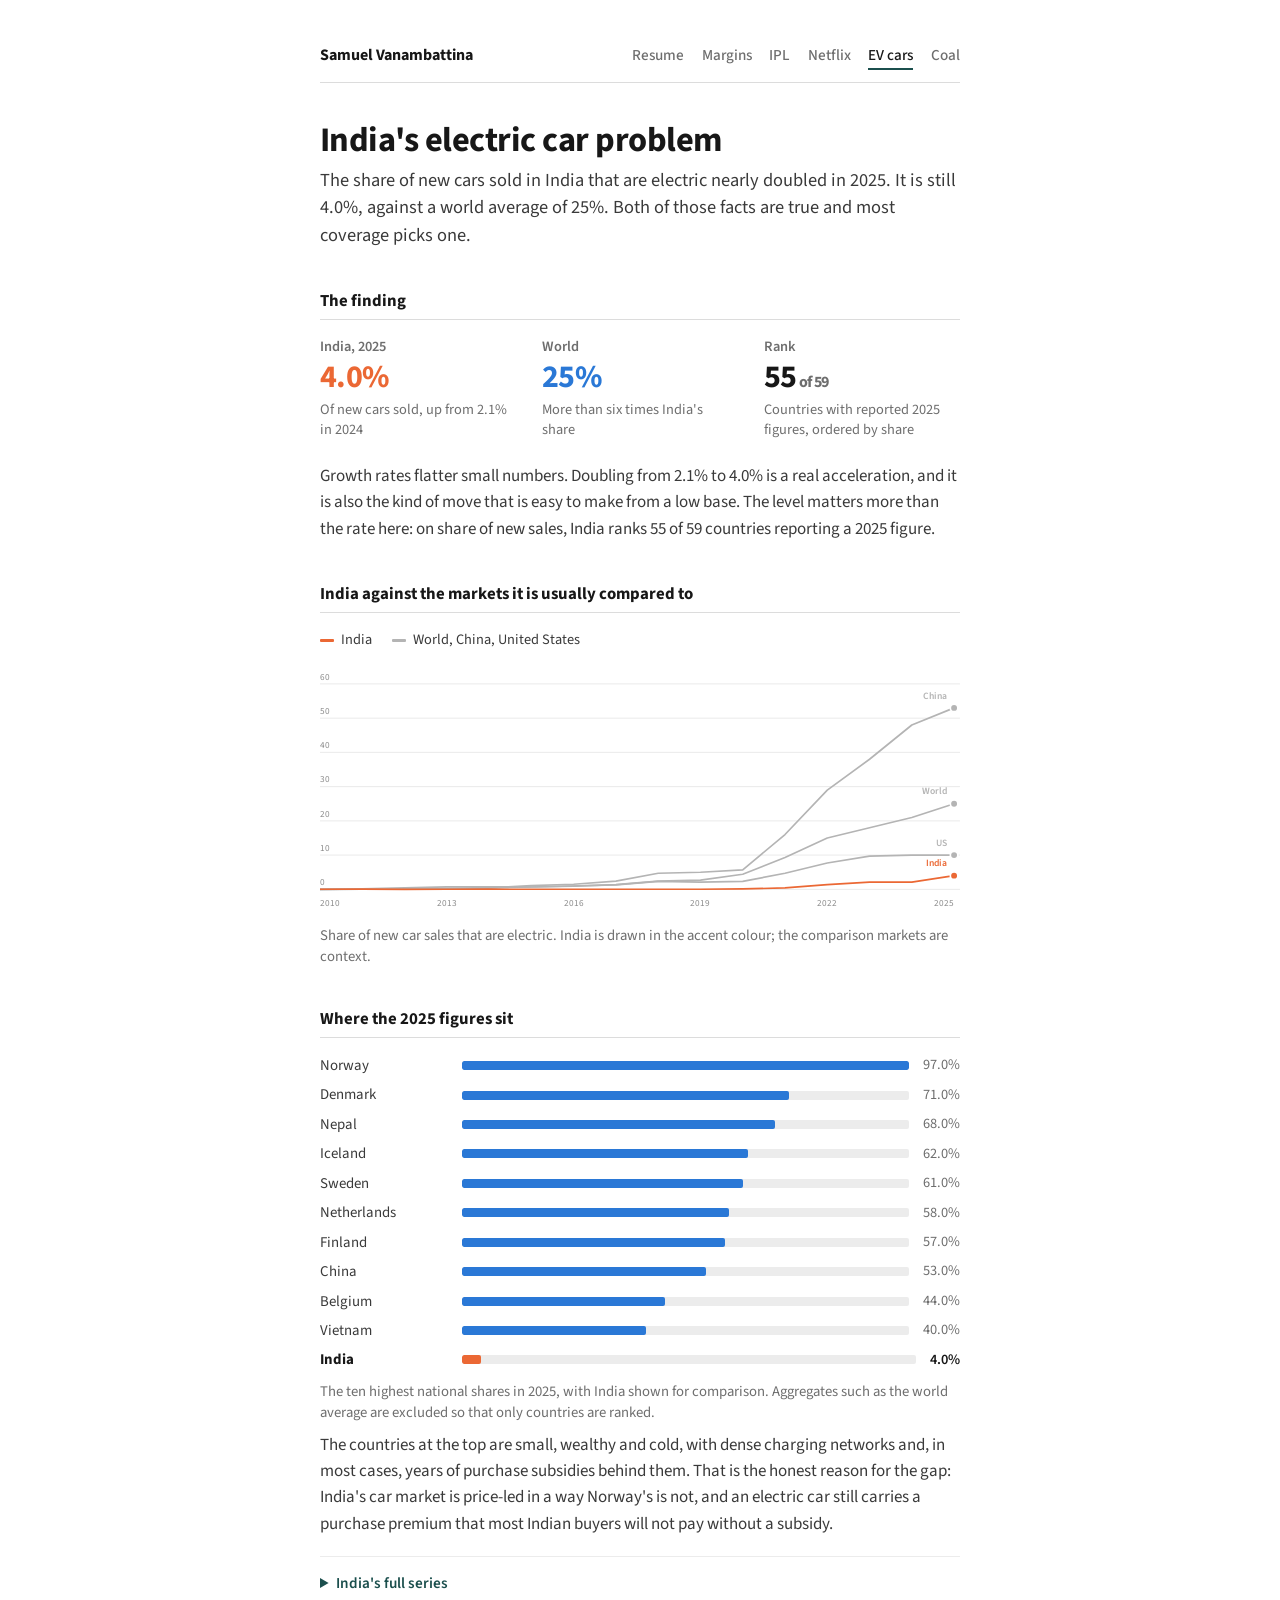
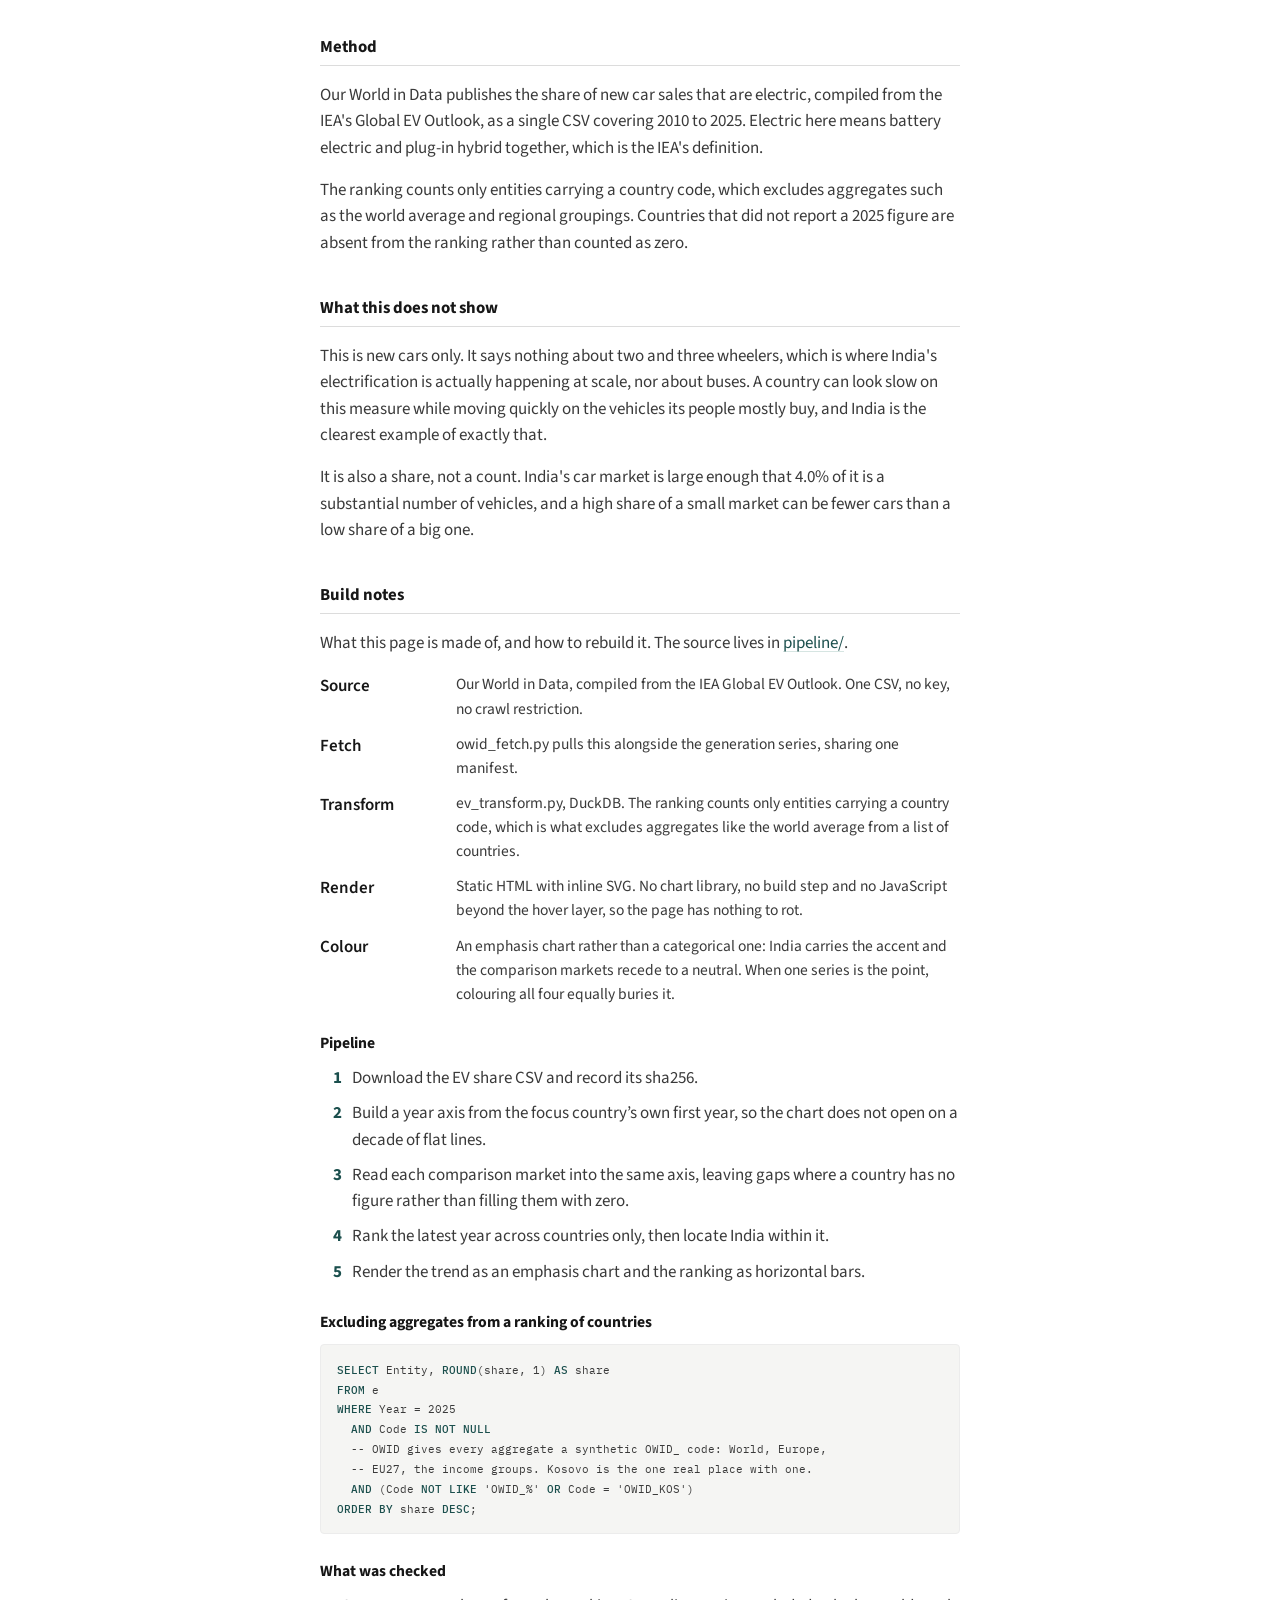
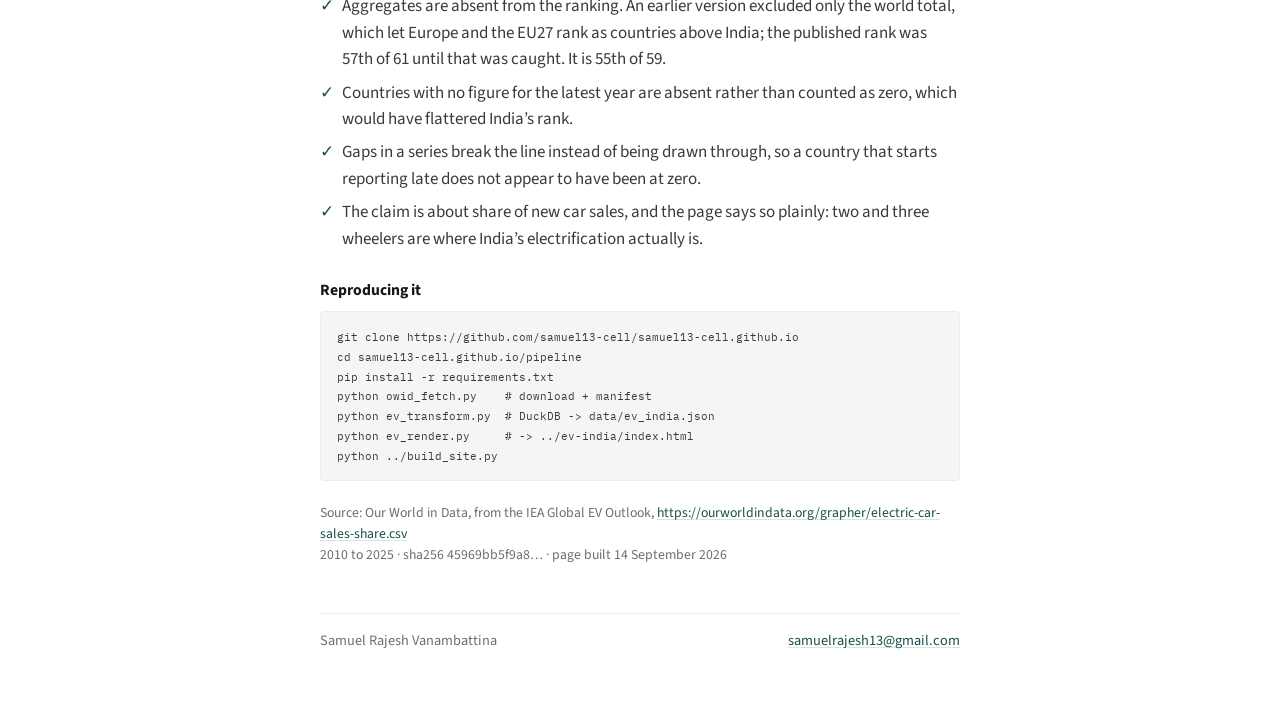
==== commit d0de072a: "Show the real ranking query in the EV build notes The transform now excludes every OWID_ synthetic c" ====
--- a/ev-india/index.html
+++ b/ev-india/index.html
@@ -6,7 +6,7 @@
 <title>India's electric car problem</title>
 <meta name="description" content="India's share of new cars sold that are electric doubled in 2025, to 4 percent. The world average is 25 percent. What the gap actually looks like.">
 <link rel="icon" href="data:image/svg+xml,<svg xmlns='http://www.w3.org/2000/svg' viewBox='0 0 100 100'><rect width='100' height='100' rx='20' fill='%231f3864'/><text x='50' y='73' font-size='58' font-family='Georgia,serif' fill='%23fff' text-anchor='middle'>S</text></svg>">
-<link rel="stylesheet" href="../assets/site.css">
+<link rel="stylesheet" href="../assets/site.css?v=a720eb83">
 </head>
 <body>
 <main class="sheet">
@@ -74,16 +74,16 @@
     <text class="ax" x="451.8" y="290" text-anchor="middle">2019</text>
     <text class="ax" x="602.4" y="290" text-anchor="middle">2022</text>
     <text class="ax" x="753.0" y="290" text-anchor="end">2025</text>
-    <path class="ln" stroke="var(--c-ctx)" d="M0.0,270.0 L50.2,269.7 L100.4,269.3 L150.6,268.8 L200.8,268.2 L251.0,267.2 L301.2,266.1 L351.4,264.3 L401.6,260.2 L451.8,259.0 L502.0,252.1 L552.2,232.2 L602.4,209.0 L652.6,196.8 L702.8,184.6 L753.0,168.3"/>
+    <path class="ln" fill="none" stroke="var(--c-ctx)" d="M0.0,270.0 L50.2,269.7 L100.4,269.3 L150.6,268.8 L200.8,268.2 L251.0,267.2 L301.2,266.1 L351.4,264.3 L401.6,260.2 L451.8,259.0 L502.0,252.1 L552.2,232.2 L602.4,209.0 L652.6,196.8 L702.8,184.6 L753.0,168.3"/>
     <circle class="dot" cx="753.0" cy="168.3" r="4.5" fill="var(--c-ctx)"/>
     <text class="dl" x="745.0" y="157.3" text-anchor="end" fill="var(--c-ctx)">World</text>
-    <path class="ln" stroke="var(--c-ctx)" d="M0.0,270.0 L50.2,269.9 L100.4,269.7 L150.6,269.6 L200.8,268.3 L251.0,265.5 L301.2,263.9 L351.4,260.2 L401.6,250.9 L451.8,249.7 L502.0,246.8 L552.2,204.9 L602.4,152.1 L652.6,115.5 L702.8,74.8 L753.0,54.5"/>
+    <path class="ln" fill="none" stroke="var(--c-ctx)" d="M0.0,270.0 L50.2,269.9 L100.4,269.7 L150.6,269.6 L200.8,268.3 L251.0,265.5 L301.2,263.9 L351.4,260.2 L401.6,250.9 L451.8,249.7 L502.0,246.8 L552.2,204.9 L602.4,152.1 L652.6,115.5 L702.8,74.8 L753.0,54.5"/>
     <circle class="dot" cx="753.0" cy="54.5" r="4.5" fill="var(--c-ctx)"/>
     <text class="dl" x="745.0" y="43.5" text-anchor="end" fill="var(--c-ctx)">China</text>
-    <path class="ln" stroke="var(--c-ctx)" d="M0.0,270.0 L50.2,269.4 L100.4,268.3 L150.6,267.1 L200.8,266.9 L251.0,267.2 L301.2,266.0 L351.4,264.7 L401.6,260.6 L451.8,261.5 L502.0,260.6 L552.2,250.9 L602.4,238.7 L652.6,230.6 L702.8,229.3 L753.0,229.3"/>
+    <path class="ln" fill="none" stroke="var(--c-ctx)" d="M0.0,270.0 L50.2,269.4 L100.4,268.3 L150.6,267.1 L200.8,266.9 L251.0,267.2 L301.2,266.0 L351.4,264.7 L401.6,260.6 L451.8,261.5 L502.0,260.6 L552.2,250.9 L602.4,238.7 L652.6,230.6 L702.8,229.3 L753.0,229.3"/>
     <circle class="dot" cx="753.0" cy="229.3" r="4.5" fill="var(--c-ctx)"/>
     <text class="dl" x="745.0" y="218.3" text-anchor="end" fill="var(--c-ctx)">US</text>
-    <path class="ln" stroke="var(--c-output)" d="M0.0,269.9 L50.2,269.8 L100.4,270.0 L150.6,269.9 L200.8,269.8 L251.0,269.9 L301.2,269.9 L351.4,269.9 L401.6,269.9 L451.8,269.9 L502.0,269.5 L552.2,268.3 L602.4,264.3 L652.6,261.5 L702.8,261.5 L753.0,253.7"/>
+    <path class="ln" fill="none" stroke="var(--c-output)" d="M0.0,269.9 L50.2,269.8 L100.4,270.0 L150.6,269.9 L200.8,269.8 L251.0,269.9 L301.2,269.9 L351.4,269.9 L401.6,269.9 L451.8,269.9 L502.0,269.5 L552.2,268.3 L602.4,264.3 L652.6,261.5 L702.8,261.5 L753.0,253.7"/>
     <circle class="dot" cx="753.0" cy="253.7" r="4.5" fill="var(--c-output)"/>
     <text class="dl" x="745.0" y="242.7" text-anchor="end" fill="var(--c-output)">India</text>
     <line class="cross" x1="0" y1="26" x2="0" y2="270" style="opacity:0"/>
@@ -171,13 +171,15 @@
 <pre><code><b>SELECT</b> Entity, <b>ROUND</b>(share, 1) <b>AS</b> share
 <b>FROM</b> e
 <b>WHERE</b> Year = 2025
-  <b>AND</b> Code <b>IS NOT NULL</b>      -- aggregates carry no country code
-  <b>AND</b> Code &lt;&gt; 'OWID_WRL'   -- and the world total carries a synthetic one
+  <b>AND</b> Code <b>IS NOT NULL</b>
+  -- OWID gives every aggregate a synthetic OWID_ code: World, Europe,
+  -- EU27, the income groups. Kosovo is the one real place with one.
+  <b>AND</b> (Code <b>NOT LIKE</b> 'OWID_%' <b>OR</b> Code = 'OWID_KOS')
 <b>ORDER BY</b> share <b>DESC</b>;</code></pre>
 
 <h3 class="sub">What was checked</h3>
 <ul class="checks">
-    <li>Aggregates are absent from the ranking. Leaving the world average in would have placed a non-country above most countries.</li>
+    <li>Aggregates are absent from the ranking. An earlier version excluded only the world total, which let Europe and the EU27 rank as countries above India; the published rank was 57th of 61 until that was caught. It is 55th of 59.</li>
     <li>Countries with no figure for the latest year are absent rather than counted as zero, which would have flattered India’s rank.</li>
     <li>Gaps in a series break the line instead of being drawn through, so a country that starts reporting late does not appear to have been at zero.</li>
     <li>The claim is about share of new car sales, and the page says so plainly: two and three wheelers are where India’s electrification actually is.</li>
